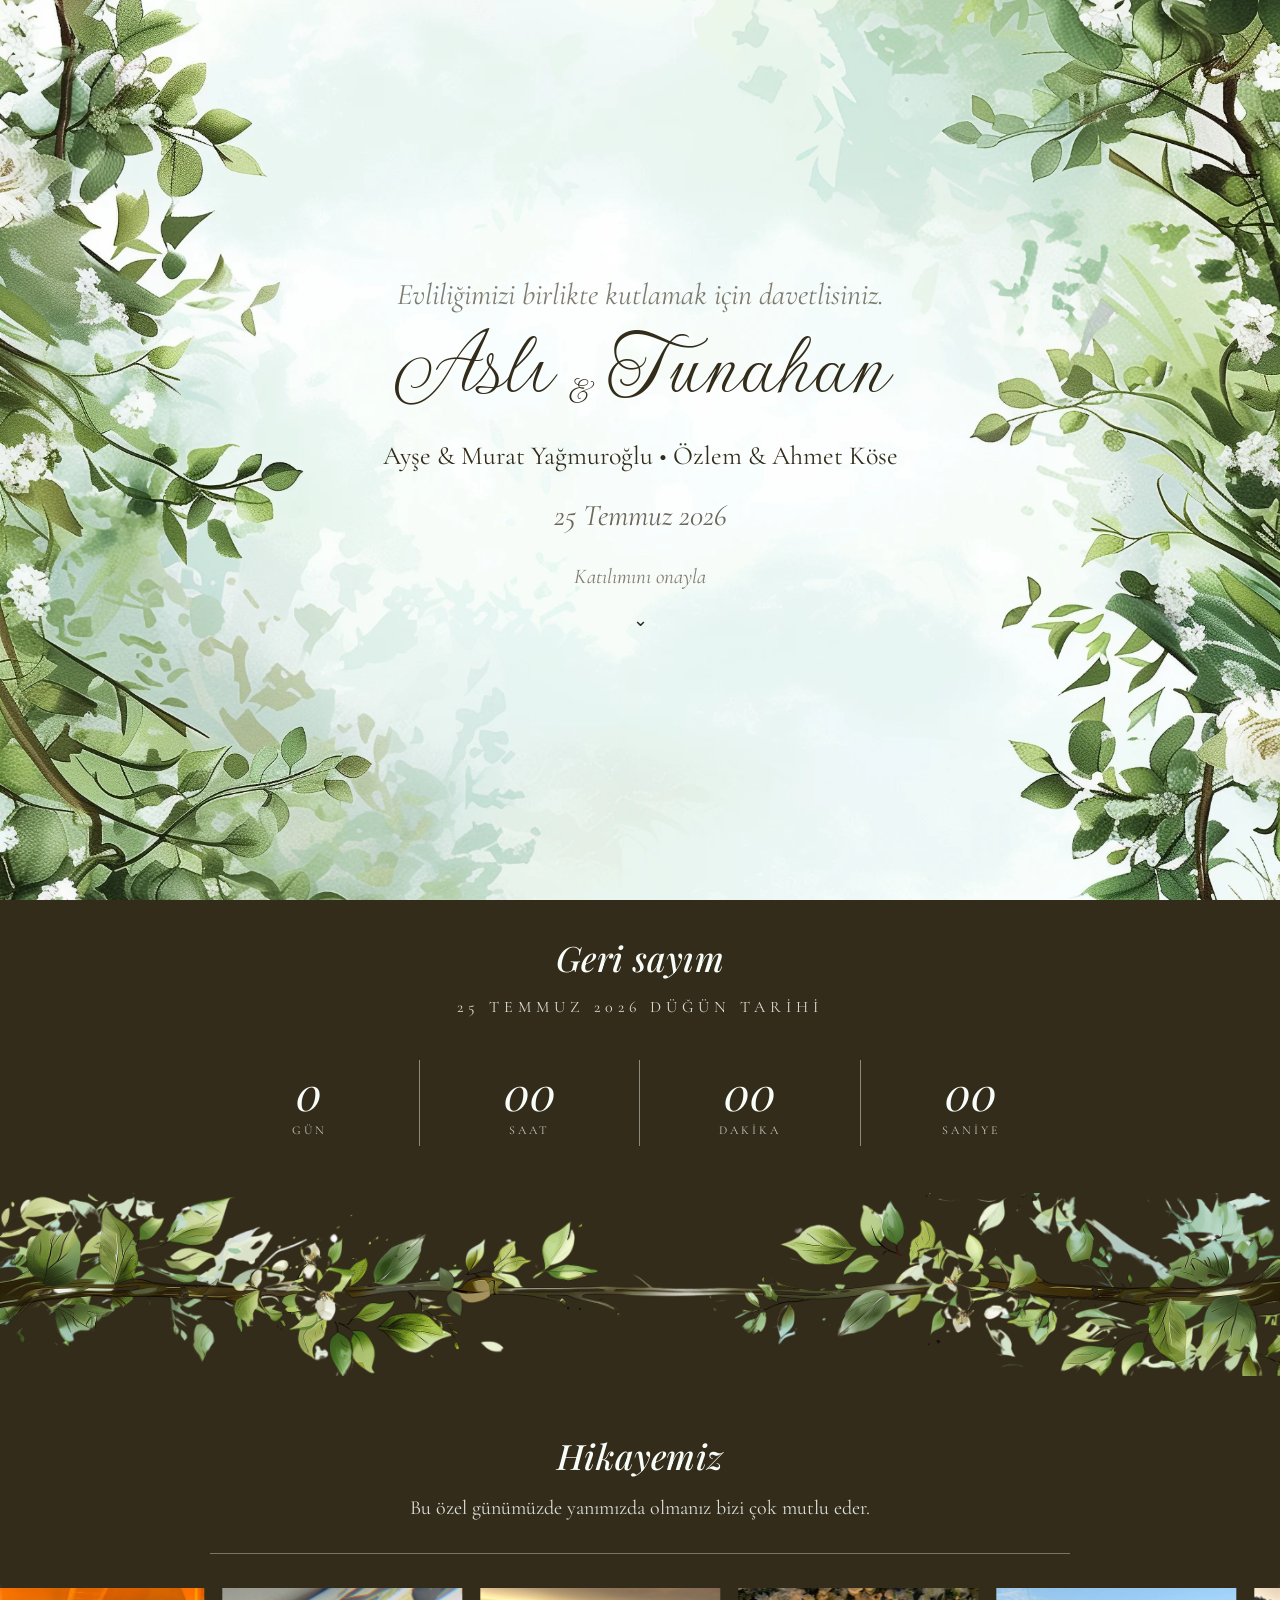
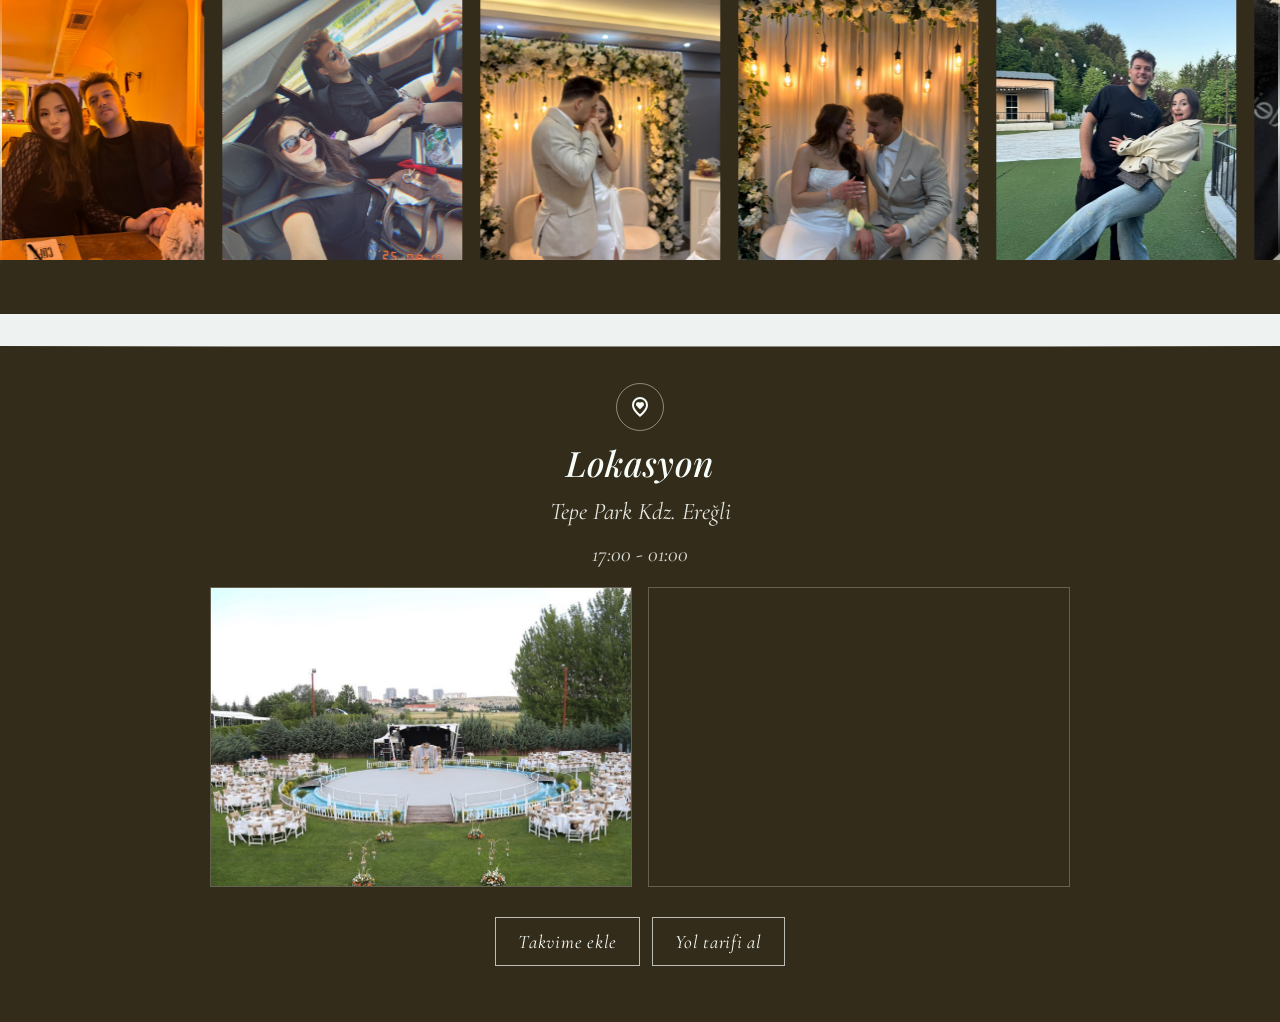
==== index.html @ c00a2b5c "Lokasyon bölümünü Tepe Park haritası ve butonlarla ekle. Co-authored-by: Cursor <cursoragent@cursor." ====
<!doctype html>
<html lang="tr">
  <head>
    <meta charset="UTF-8" />
    <meta name="viewport" content="width=device-width, initial-scale=1.0" />
    <title>Aslı ve Tunahan</title>
    <link rel="icon" href="assets/apple-touch-icon.png" type="image/png" />
    <link rel="apple-touch-icon" href="assets/apple-touch-icon.png" />
    <link rel="preconnect" href="https://fonts.googleapis.com" />
    <link rel="preconnect" href="https://fonts.gstatic.com" crossorigin />
    <link
      href="https://fonts.googleapis.com/css2?family=Cormorant+Garamond:ital,wght@0,400;1,400&family=Gwendolyn:wght@400&family=Playfair+Display&display=swap"
      rel="stylesheet"
    />
    <link rel="stylesheet" href="styles.css" />
  </head>
  <body>
    <div
      class="demo-blank-hero"
      id="hero"
      style="
        background-image: url('assets/dream-hero.webp');
        --vintage-hero-mobile: url('assets/dream-hero.webp');
        background-color: rgb(254, 245, 221);
        background-size: cover;
        background-position: center center;
        background-repeat: no-repeat;
      "
    >
      <video
        class="demo-vintage-hero-video"
        src="assets/dream-hero-mobile.mp4"
        autoplay
        loop
        playsinline
        preload="metadata"
        poster="assets/dream-hero.webp"
        aria-hidden="true"
      ></video>

      <div class="demo-blank-title">
        <span class="demo-blank-title-top">Evliliğimizi birlikte kutlamak için davetlisiniz.</span>
        <span class="demo-modern-couple-row">
          <span class="demo-blank-title-main demo-blank-title-name"> Aslı</span>
          <span class="demo-blank-title-amp">&amp;</span>
          <span class="demo-blank-title-main demo-blank-title-name"> Tunahan</span>
        </span>
        <span class="demo-blank-title-family">Ayşe &amp; Murat Yağmuroğlu • Özlem &amp; Ahmet Köse</span>
        <span class="demo-blank-title-date">25 Temmuz 2026</span>
        <button type="button" class="demo-blank-title-cta-btn">Katılımını onayla</button>
        <span class="demo-blank-title-chevron" aria-hidden="true">⌄</span>
      </div>

      <span class="demo-blank-title-divider-full" aria-hidden="true"></span>
    </div>

    <div class="demo-floral-divider demo-floral-divider-fade--full demo-vintage-hero-countdown-divider" aria-hidden="true"></div>

    <section class="demo-floral-countdown" id="countdown">
      <div class="demo-blank-countdown">
        <span class="demo-blank-countdown-title">Geri sayım</span>
        <span class="demo-blank-countdown-subtitle">25 Temmuz 2026 düğün tarihi</span>
        <div class="demo-blank-countdown-grid" id="countdownGrid">
          <div class="demo-blank-countdown-card">
            <div class="demo-blank-countdown-value" data-unit="days">--</div>
            <div class="demo-blank-countdown-label">gün</div>
          </div>
          <div class="demo-blank-countdown-card">
            <div class="demo-blank-countdown-value" data-unit="hours">--</div>
            <div class="demo-blank-countdown-label">saat</div>
          </div>
          <div class="demo-blank-countdown-card">
            <div class="demo-blank-countdown-value" data-unit="minutes">--</div>
            <div class="demo-blank-countdown-label">dakika</div>
          </div>
          <div class="demo-blank-countdown-card">
            <div class="demo-blank-countdown-value" data-unit="seconds">--</div>
            <div class="demo-blank-countdown-label">saniye</div>
          </div>
        </div>
      </div>
    </section>

    <div class="demo-vintage-countdown-divider" aria-hidden="true">
      <img src="assets/dream-countdown-divider.webp" alt="" />
    </div>

    <section class="demo-floral-photos" id="photos">
      <div class="demo-floral-story">
        <h2>Hikayemiz</h2>
        <p>Bu özel günümüzde yanımızda olmanız bizi çok mutlu eder.</p>
      </div>
      <div class="demo-floral-divider" aria-hidden="true"></div>
      <div class="demo-blank-photos-shell">
        <div class="demo-blank-photos-track">
          <div class="demo-blank-photo"><img src="assets/whatsapp-1.jpeg" alt="" /></div>
          <div class="demo-blank-photo"><img src="assets/whatsapp-2.jpeg" alt="" /></div>
          <div class="demo-blank-photo"><img src="assets/whatsapp-3.jpeg" alt="" /></div>
          <div class="demo-blank-photo"><img src="assets/whatsapp-4.jpeg" alt="" /></div>
          <div class="demo-blank-photo"><img src="assets/whatsapp-5.jpeg" alt="" /></div>
          <div class="demo-blank-photo"><img src="assets/whatsapp-6.jpeg" alt="" /></div>
          <div class="demo-blank-photo"><img src="assets/whatsapp-1.jpeg" alt="" /></div>
          <div class="demo-blank-photo"><img src="assets/whatsapp-2.jpeg" alt="" /></div>
          <div class="demo-blank-photo"><img src="assets/whatsapp-3.jpeg" alt="" /></div>
          <div class="demo-blank-photo"><img src="assets/whatsapp-4.jpeg" alt="" /></div>
          <div class="demo-blank-photo"><img src="assets/whatsapp-5.jpeg" alt="" /></div>
          <div class="demo-blank-photo"><img src="assets/whatsapp-6.jpeg" alt="" /></div>
        </div>
      </div>
    </section>

    <section class="demo-floral-location-section" id="location">
      <div class="demo-floral-divider demo-floral-divider--full" aria-hidden="true"></div>

      <div class="demo-floral-location demo-blank-location">
        <div class="demo-blank-location-head">
          <div class="demo-blank-location-icon" aria-hidden="true">
            <img src="assets/location-icon-dream.svg" alt="" />
          </div>
          <h2>Lokasyon</h2>
          <p>Tepe Park Kdz. Ereğli</p>
          <span class="demo-blank-location-time">17:00 - 01:00</span>
        </div>

        <div class="demo-blank-location-media">
          <img src="assets/lavender-location.jpg" alt="Tepe Park Kdz. Ereğli" />
        </div>

        <div class="demo-blank-location-mapframe">
          <iframe
            src="https://www.google.com/maps/embed?pb=!1m18!1m12!1m3!1d2998.097134479592!2d31.51309329999999!3d41.2849904!2m3!1f0!2f0!3f0!3m2!1i1024!2i768!4f13.1!3m3!1m2!1s0x409c5c673bc9e121%3A0x35f3a688c9dead2a!2sTepe%20Park%20Kdz.%20Ere%C4%9Fli!5e0!3m2!1str!2str!4v1780742082835!5m2!1str!2str"
            width="600"
            height="450"
            style="border: 0"
            allowfullscreen=""
            loading="lazy"
            referrerpolicy="no-referrer-when-downgrade"
            title="Tepe Park Kdz. Ereğli haritası"
          ></iframe>
        </div>

        <div class="demo-floral-location-actions">
          <a
            class="demo-blank-location-btn ghost"
            href="https://calendar.google.com/calendar/render?action=TEMPLATE&amp;text=Asl%C4%B1%20ve%20Tunahan%20D%C3%BC%C4%9F%C3%BCn&amp;dates=20260725T140000Z/20260725T220000Z&amp;details=D%C3%BC%C4%9F%C3%BCn%20davetiyesi&amp;location=Tepe%20Park%20Kdz.%20Ere%C4%9Fli"
            target="_blank"
            rel="noopener noreferrer"
          >Takvime ekle</a>
          <a
            class="demo-blank-location-btn ghost"
            href="https://www.google.com/maps/dir/?api=1&amp;destination=41.2849904,31.5130933"
            target="_blank"
            rel="noopener noreferrer"
          >Yol tarifi al</a>
        </div>
      </div>
    </section>

    <script src="script.js"></script>
  </body>
</html>
---- styles.css ----
:root {
  --hero-color: #342c1b;
  --hero-cormorant: "Cormorant Garamond", "Times New Roman", Times, serif;
  --hero-gwendolyn: "Gwendolyn", "Playfair Display", "Times New Roman", Times, serif;
  --hero-playfair: "Playfair Display", "Times New Roman", Times, serif;
}

* {
  box-sizing: border-box;
}

html,
body {
  margin: 0;
  background: #eef3f1;
}

.demo-blank-hero {
  position: relative;
  min-height: 100svh;
  min-height: 100dvh;
  overflow: hidden;
  display: grid;
  place-items: center;
  padding: 0;
}

.demo-vintage-hero-video {
  position: absolute;
  inset: 0;
  width: 100%;
  height: 100%;
  object-fit: cover;
  object-position: center;
  pointer-events: none;
}

.demo-blank-title {
  position: relative;
  z-index: 2;
  width: min(100%, 640px);
  margin: 0;
  padding: 0 20px;
  display: flex;
  flex-direction: column;
  align-items: center;
  justify-content: center;
  text-align: center;
  color: var(--hero-color);
}

.demo-blank-title > * {
  margin-left: auto;
  margin-right: auto;
  text-align: center;
}

/* Evliliğimizi birlikte kutlamak için davetlisiniz. */
.demo-blank-title-top {
  display: block;
  margin: 0;
  font-family: var(--hero-cormorant);
  font-size: clamp(18px, 4.8vw, 30px);
  font-style: italic;
  font-weight: 400;
  line-height: 1.5;
  color: rgba(52, 44, 27, 0.62);
  max-width: 520px;
}

.demo-modern-couple-row {
  display: inline-flex;
  align-items: flex-end;
  justify-content: center;
  flex-wrap: nowrap;
  gap: 1em;
  width: auto;
  max-width: 100%;
  margin: 0;
  line-height: 1;
}

/* Zeynep / Burak */
.demo-blank-title-main {
  font-family: var(--hero-gwendolyn);
  font-size: clamp(48px, 14vw, 96px);
  font-weight: 400;
  line-height: 1;
  color: var(--hero-color);
  white-space: nowrap;
}

/* & */
.demo-blank-title-amp {
  font-family: var(--hero-gwendolyn);
  font-size: clamp(22px, 6vw, 40px);
  line-height: 1;
  color: var(--hero-color);
  flex-shrink: 0;
  transform: translateY(-0.08em);
}

/* Aile isimleri */
.demo-blank-title-family {
  display: block;
  margin: clamp(14px, 3vw, 24px) 0 0;
  font-family: var(--hero-cormorant);
  font-size: clamp(16px, 4.2vw, 26px);
  font-style: normal;
  font-weight: 400;
  line-height: 1.45;
  color: var(--hero-color);
  max-width: 100%;
}

/* Tarih */
.demo-blank-title-date {
  display: block;
  margin: clamp(12px, 2.5vw, 18px) 0 0;
  font-family: var(--hero-cormorant);
  font-size: clamp(18px, 4.8vw, 30px);
  font-style: italic;
  font-weight: 400;
  line-height: 1.5;
  color: rgba(52, 44, 27, 0.72);
}

/* Dress Code */
.demo-floral-dresscode {
  display: block;
  margin: 8px 0 0;
  font-family: var(--hero-cormorant);
  font-size: clamp(16px, 3.8vw, 24px);
  font-style: italic;
  font-weight: 400;
  line-height: 1.4;
  color: var(--hero-color);
}

/* Katılımını onayla */
.demo-blank-title-cta-btn {
  display: block;
  margin: 14px 0 0;
  padding: 10px 18px;
  font-family: var(--hero-cormorant);
  font-size: clamp(16px, 3.4vw, 21px);
  font-style: italic;
  font-weight: 400;
  line-height: 1.45;
  color: rgba(52, 44, 27, 0.62);
  background: transparent;
  border: 0;
  cursor: pointer;
}

/* ⌄ */
.demo-blank-title-chevron {
  display: block;
  margin: 8px 0 0;
  font-family: var(--hero-playfair);
  font-size: 18px;
  font-style: normal;
  line-height: 1;
  color: var(--hero-color);
  animation: chevron-bounce 1.6s ease-in-out infinite;
}

.demo-blank-title-divider-full {
  display: none;
}

/* Referans site ölçüleri (geniş ekran) */
@media (min-width: 768px) {
  .demo-blank-title {
    padding: 0 32px;
  }

  .demo-blank-title-top {
    font-size: 30px;
  }

  .demo-blank-title-main {
    font-size: 96px;
  }

  .demo-blank-title-amp {
    font-size: 40px;
  }

  .demo-blank-title-family {
    font-size: 26px;
    margin-top: 24px;
    white-space: nowrap;
  }

  .demo-blank-title-date {
    font-size: 30px;
    margin-top: 18px;
  }

  .demo-floral-dresscode {
    font-size: 24px;
    margin-top: 8px;
  }

  .demo-blank-title-cta-btn {
    font-size: 21px;
    margin-top: 14px;
    padding: 10px 18px;
  }

  .demo-blank-title-chevron {
    font-size: 18px;
    margin-top: 8px;
  }
}

@media (min-width: 1024px) {
  .demo-vintage-hero-video {
    display: none;
  }
}

@keyframes chevron-bounce {
  0%,
  100% {
    transform: translateY(0);
    opacity: 0.9;
  }
  50% {
    transform: translateY(8px);
    opacity: 1;
  }
}

/* Hero → countdown geçişi (düz renk) */
.demo-floral-divider.demo-vintage-hero-countdown-divider {
  height: 0;
  width: 100%;
  margin: 0;
  background: #342c1b;
}

/* Geri sayım bölümü */
.demo-floral-countdown {
  background-color: #342c1b;
  position: relative;
  overflow: hidden;
  padding: 0;
  margin: 0;
}

.demo-blank-countdown {
  width: 100%;
  max-width: 100%;
  margin: 0 auto;
  padding: clamp(18px, 3vw, 34px) clamp(16px, 3vw, 28px) clamp(20px, 4vw, 34px);
  display: flex;
  flex-direction: column;
  align-items: center;
  text-align: center;
  gap: clamp(8px, 1.6vw, 16px);
  color: #f7fdf8;
}

.demo-blank-countdown-title {
  display: block;
  margin: 0;
  font-family: var(--hero-playfair);
  font-size: clamp(28px, 5vw, 35px);
  font-style: italic;
  font-weight: 500;
  letter-spacing: 0.3px;
  color: #f7fdf8;
}

.demo-blank-countdown-subtitle {
  display: block;
  margin: 0;
  font-family: var(--hero-cormorant);
  font-size: clamp(12px, 2.2vw, 16px);
  font-style: normal;
  font-weight: 400;
  letter-spacing: clamp(2px, 0.8vw, 5px);
  text-transform: uppercase;
  color: rgba(247, 253, 248, 0.85);
}

.demo-blank-countdown-grid {
  display: grid;
  grid-template-columns: repeat(4, minmax(0, 1fr));
  gap: clamp(8px, 2.5vw, 22px);
  width: min(860px, 92vw);
  margin-top: clamp(6px, 1.4vw, 14px);
}

.demo-blank-countdown-card {
  position: relative;
  padding: clamp(10px, 2.5vw, 22px) clamp(6px, 2vw, 18px);
  background: transparent;
  border: none;
  border-radius: 10px;
}

.demo-blank-countdown-card:not(:last-child)::after {
  content: "";
  position: absolute;
  top: 12%;
  bottom: 12%;
  right: calc(clamp(10px, 2.5vw, 22px) / -2);
  width: 1px;
  background: rgba(247, 253, 248, 0.45);
  pointer-events: none;
}

.demo-blank-countdown-value {
  font-family: var(--hero-playfair);
  font-size: clamp(28px, 6vw, 46px);
  font-style: italic;
  font-weight: 400;
  line-height: 1;
  color: #f7fdf8;
}

.demo-blank-countdown-label {
  margin-top: 8px;
  font-family: var(--hero-cormorant);
  font-size: clamp(9px, 1.2vw, 12px);
  font-style: normal;
  letter-spacing: clamp(1px, 0.4vw, 3px);
  text-transform: uppercase;
  color: rgba(247, 253, 248, 0.75);
}

/* Dal divider — tam genişlik */
.demo-vintage-countdown-divider {
  display: flex;
  justify-content: center;
  width: 100%;
  margin: 0;
  padding: 0;
  background-color: #342c1b;
  line-height: 0;
}

.demo-vintage-countdown-divider img {
  width: 100%;
  max-width: 100vw;
  height: auto;
  display: block;
}

@media (max-width: 720px) {
  .demo-blank-countdown-grid {
    gap: 8px;
  }

  .demo-blank-countdown-card {
    padding: 10px 6px;
  }

  .demo-blank-countdown-card:not(:last-child)::after {
    right: -4px;
  }

  .demo-vintage-countdown-divider {
    margin-top: -3px;
  }
}

/* Hikayemiz + foto galerisi */
.demo-floral-photos {
  background-color: #342c1b;
  padding: clamp(32px, 6vw, 56px) 0 clamp(28px, 5vw, 48px);
  display: grid;
  justify-items: center;
  gap: clamp(16px, 3vw, 28px);
}

.demo-floral-story {
  width: min(860px, 92vw);
  text-align: center;
  color: #f7fdf8;
  display: grid;
  gap: 12px;
}

.demo-floral-story h2 {
  margin: 0;
  font-family: var(--hero-playfair);
  font-size: clamp(28px, 5vw, 35px);
  font-style: italic;
  font-weight: 500;
  letter-spacing: 0.3px;
  color: #f7fdf8;
}

.demo-floral-story p {
  margin: 0;
  font-family: var(--hero-cormorant);
  font-size: clamp(16px, 2.2vw, 20px);
  line-height: 1.7;
  color: rgba(247, 253, 248, 0.85);
}

.demo-floral-divider {
  width: min(860px, 92vw);
  height: 1px;
  background: rgba(247, 253, 248, 0.35);
  margin: 0;
}

.demo-blank-photos-shell {
  width: 100%;
  overflow: hidden;
  touch-action: pan-y;
  cursor: grab;
  position: relative;
  padding: 6px 0;
}

.demo-blank-photos-shell.is-dragging {
  cursor: grabbing;
  user-select: none;
}

.demo-blank-photos-shell::before,
.demo-blank-photos-shell::after {
  content: "";
  position: absolute;
  top: 0;
  bottom: 0;
  width: 2px;
  background: linear-gradient(180deg, rgba(247, 253, 248, 0), rgba(247, 253, 248, 0.9), rgba(247, 253, 248, 0));
  pointer-events: none;
  z-index: 2;
}

.demo-blank-photos-shell::before {
  left: 0;
}

.demo-blank-photos-shell::after {
  right: 0;
}

.demo-blank-photos-track {
  display: flex;
  gap: 18px;
  width: max-content;
  will-change: transform;
}

.demo-blank-photo {
  flex: 0 0 min(240px, 70vw);
  aspect-ratio: 3 / 3.4;
  overflow: hidden;
}

.demo-blank-photo img {
  width: 100%;
  height: 100%;
  object-fit: cover;
  display: block;
  pointer-events: none;
}

/* Lokasyon */
.demo-floral-location-section {
  background-color: #342c1b;
  padding: 0 0 clamp(36px, 6vw, 56px);
}

.demo-floral-divider--full {
  width: 100%;
  height: 1px;
  margin: clamp(20px, 4vw, 32px) 0 clamp(24px, 5vw, 36px);
  background: linear-gradient(
    90deg,
    rgba(247, 253, 248, 0),
    rgba(247, 253, 248, 0.45) 18% 82%,
    rgba(247, 253, 248, 0)
  );
}

.demo-floral-location {
  width: min(860px, 92vw);
  --location-media-height: clamp(200px, 42vw, 300px);
  margin: 0 auto;
  text-align: center;
  color: #f7fdf8;
  display: grid;
  grid-template-columns: 1fr 1fr;
  gap: clamp(10px, 2.5vw, 16px);
}

.demo-blank-location-head {
  grid-column: 1 / -1;
  display: grid;
  justify-items: center;
  gap: 8px;
  text-align: center;
}

.demo-blank-location-icon {
  width: 48px;
  height: 48px;
  border-radius: 999px;
  border: 1px solid rgba(247, 253, 248, 0.45);
  display: grid;
  place-items: center;
  background: transparent;
}

.demo-blank-location-icon img {
  width: 24px;
  height: 24px;
  display: block;
}

.demo-blank-location-head h2 {
  margin: 0;
  font-family: var(--hero-playfair);
  font-size: clamp(28px, 5vw, 35px);
  font-style: italic;
  font-weight: 500;
  letter-spacing: 0.3px;
  color: #f7fdf8;
}

.demo-blank-location-head p {
  margin: 0;
  font-family: var(--hero-cormorant);
  font-size: clamp(18px, 2.6vw, 24px);
  font-style: italic;
  line-height: 1.5;
  color: rgba(247, 253, 248, 0.9);
}

.demo-blank-location-time {
  display: block;
  font-family: var(--hero-cormorant);
  font-size: clamp(16px, 2.4vw, 22px);
  font-style: italic;
  line-height: 1.5;
  color: rgba(247, 253, 248, 0.85);
}

.demo-blank-location-media,
.demo-blank-location-mapframe {
  width: 100%;
  height: var(--location-media-height);
  overflow: hidden;
  border: 1px solid rgba(247, 253, 248, 0.25);
}

.demo-blank-location-media img {
  width: 100%;
  height: 100%;
  display: block;
  object-fit: cover;
}

.demo-blank-location-mapframe iframe {
  width: 100%;
  height: 100%;
  border: 0;
  display: block;
}

.demo-floral-location-actions {
  grid-column: 1 / -1;
  display: flex;
  flex-wrap: wrap;
  justify-content: center;
  gap: 12px;
  margin-top: clamp(8px, 2vw, 14px);
}

.demo-blank-location-btn {
  display: inline-flex;
  align-items: center;
  justify-content: center;
  padding: 12px 22px;
  font-family: var(--hero-cormorant);
  font-size: clamp(16px, 2.2vw, 19px);
  font-style: italic;
  font-weight: 400;
  letter-spacing: 0.04em;
  text-decoration: none;
  color: #f7fdf8;
  background: transparent;
  border: 1px solid rgba(247, 253, 248, 0.7);
  cursor: pointer;
  transition: background-color 0.2s ease;
}

.demo-blank-location-btn:hover {
  background: rgba(247, 253, 248, 0.08);
}
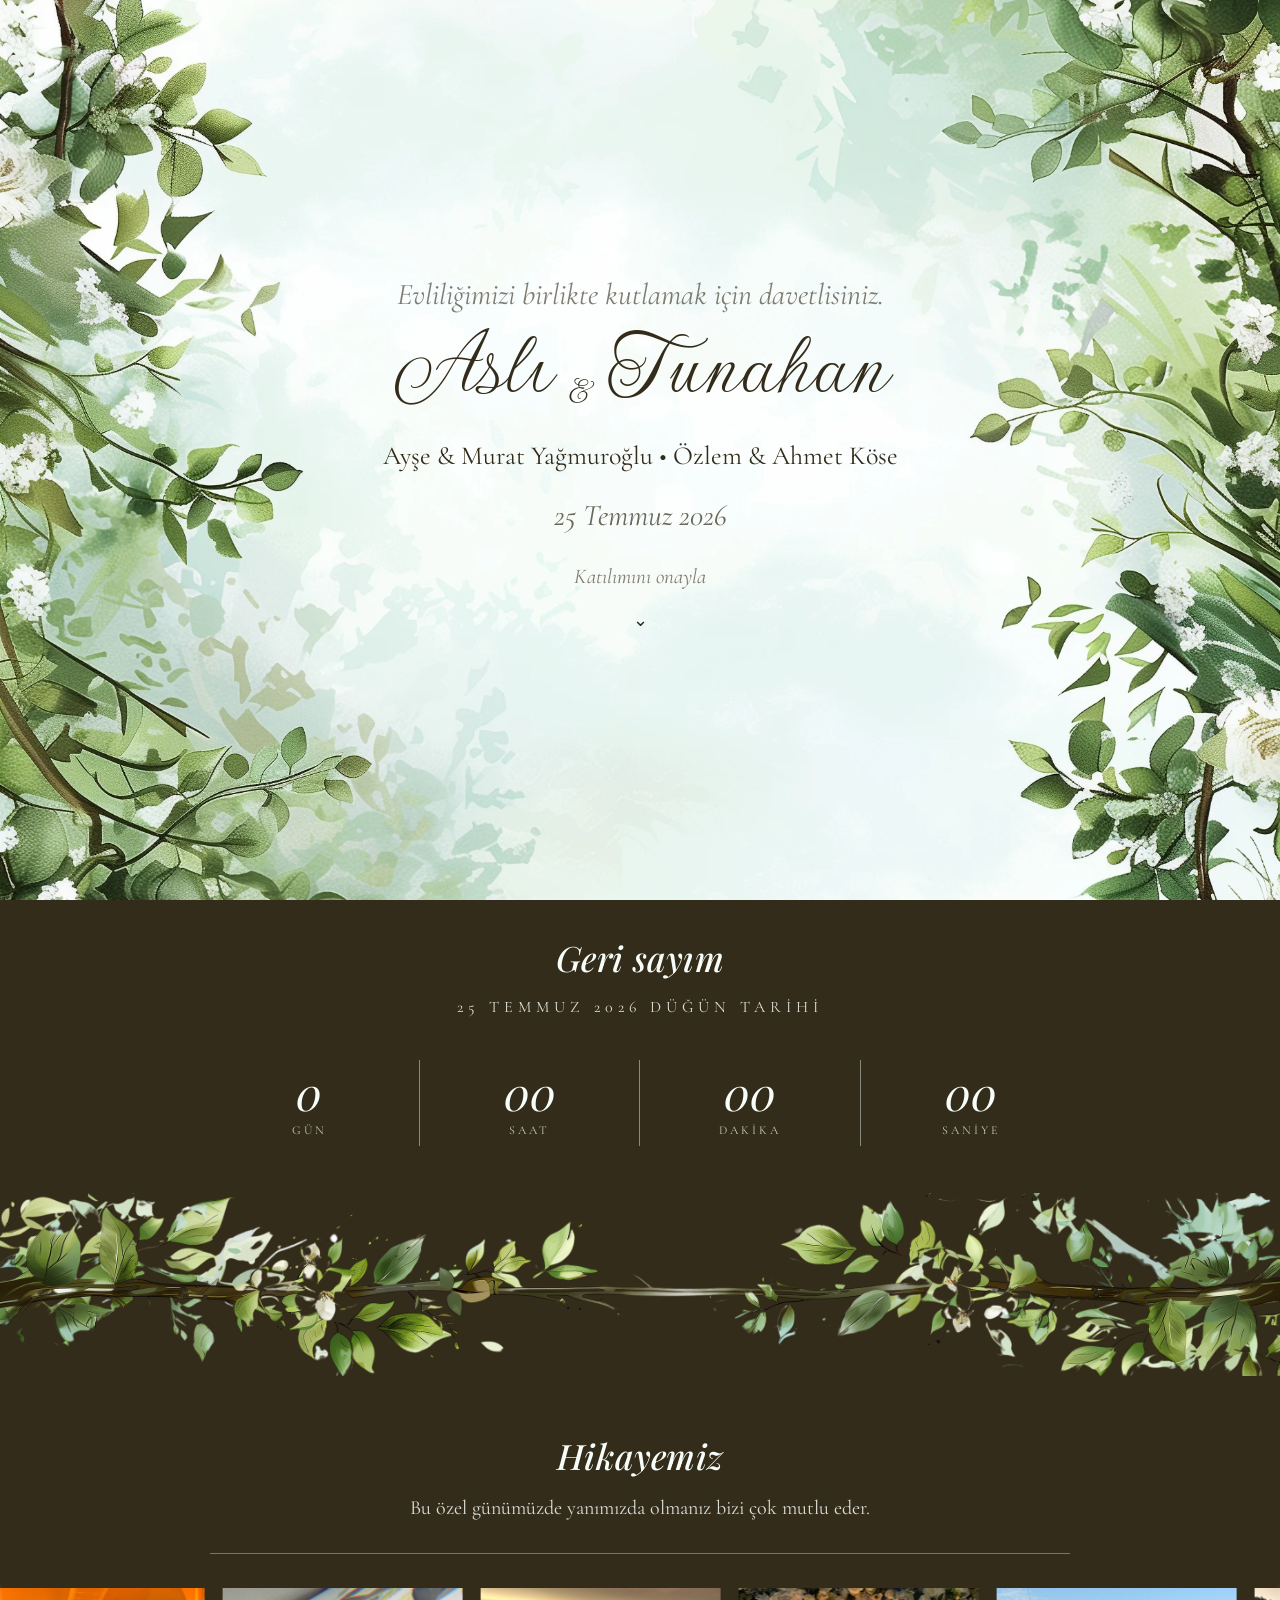
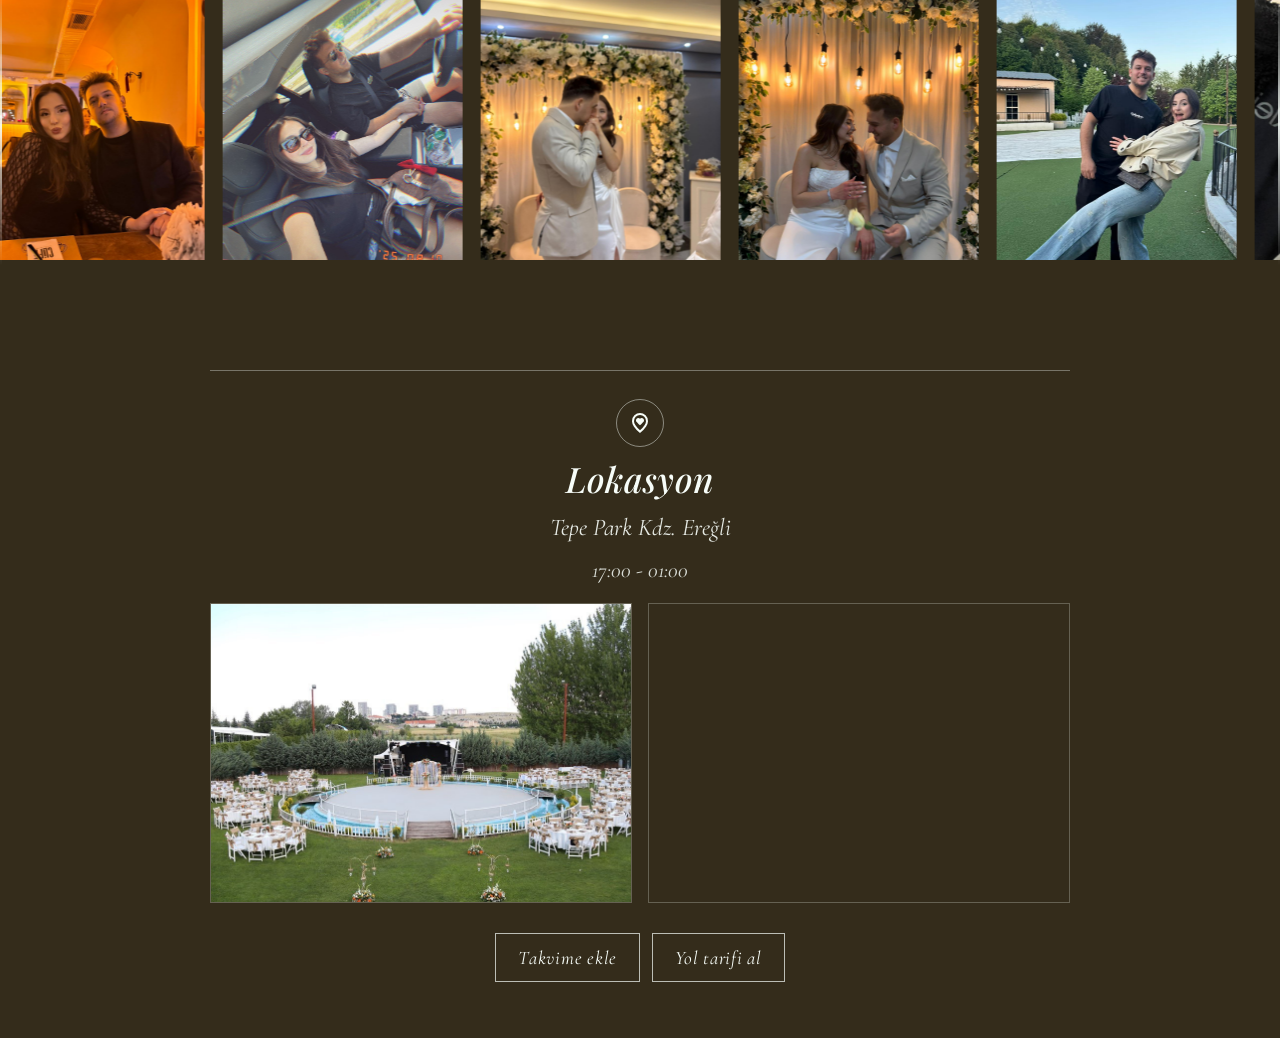
==== commit b087eca6: "Lokasyon ayırıcı çizgisini Hikayemiz ile aynı stile getir. Co-authored-by: Cursor <cursoragent@curso" ====
--- a/index.html
+++ b/index.html
@@ -110,7 +110,7 @@
     </section>
 
     <section class="demo-floral-location-section" id="location">
-      <div class="demo-floral-divider demo-floral-divider--full" aria-hidden="true"></div>
+      <div class="demo-floral-divider" aria-hidden="true"></div>
 
       <div class="demo-floral-location demo-blank-location">
         <div class="demo-blank-location-head">
--- a/styles.css
+++ b/styles.css
@@ -468,19 +468,10 @@
 /* Lokasyon */
 .demo-floral-location-section {
   background-color: #342c1b;
-  padding: 0 0 clamp(36px, 6vw, 56px);
-}
-
-.demo-floral-divider--full {
-  width: 100%;
-  height: 1px;
-  margin: clamp(20px, 4vw, 32px) 0 clamp(24px, 5vw, 36px);
-  background: linear-gradient(
-    90deg,
-    rgba(247, 253, 248, 0),
-    rgba(247, 253, 248, 0.45) 18% 82%,
-    rgba(247, 253, 248, 0)
-  );
+  padding: clamp(32px, 6vw, 56px) 0 clamp(36px, 6vw, 56px);
+  display: grid;
+  justify-items: center;
+  gap: clamp(16px, 3vw, 28px);
 }
 
 .demo-floral-location {
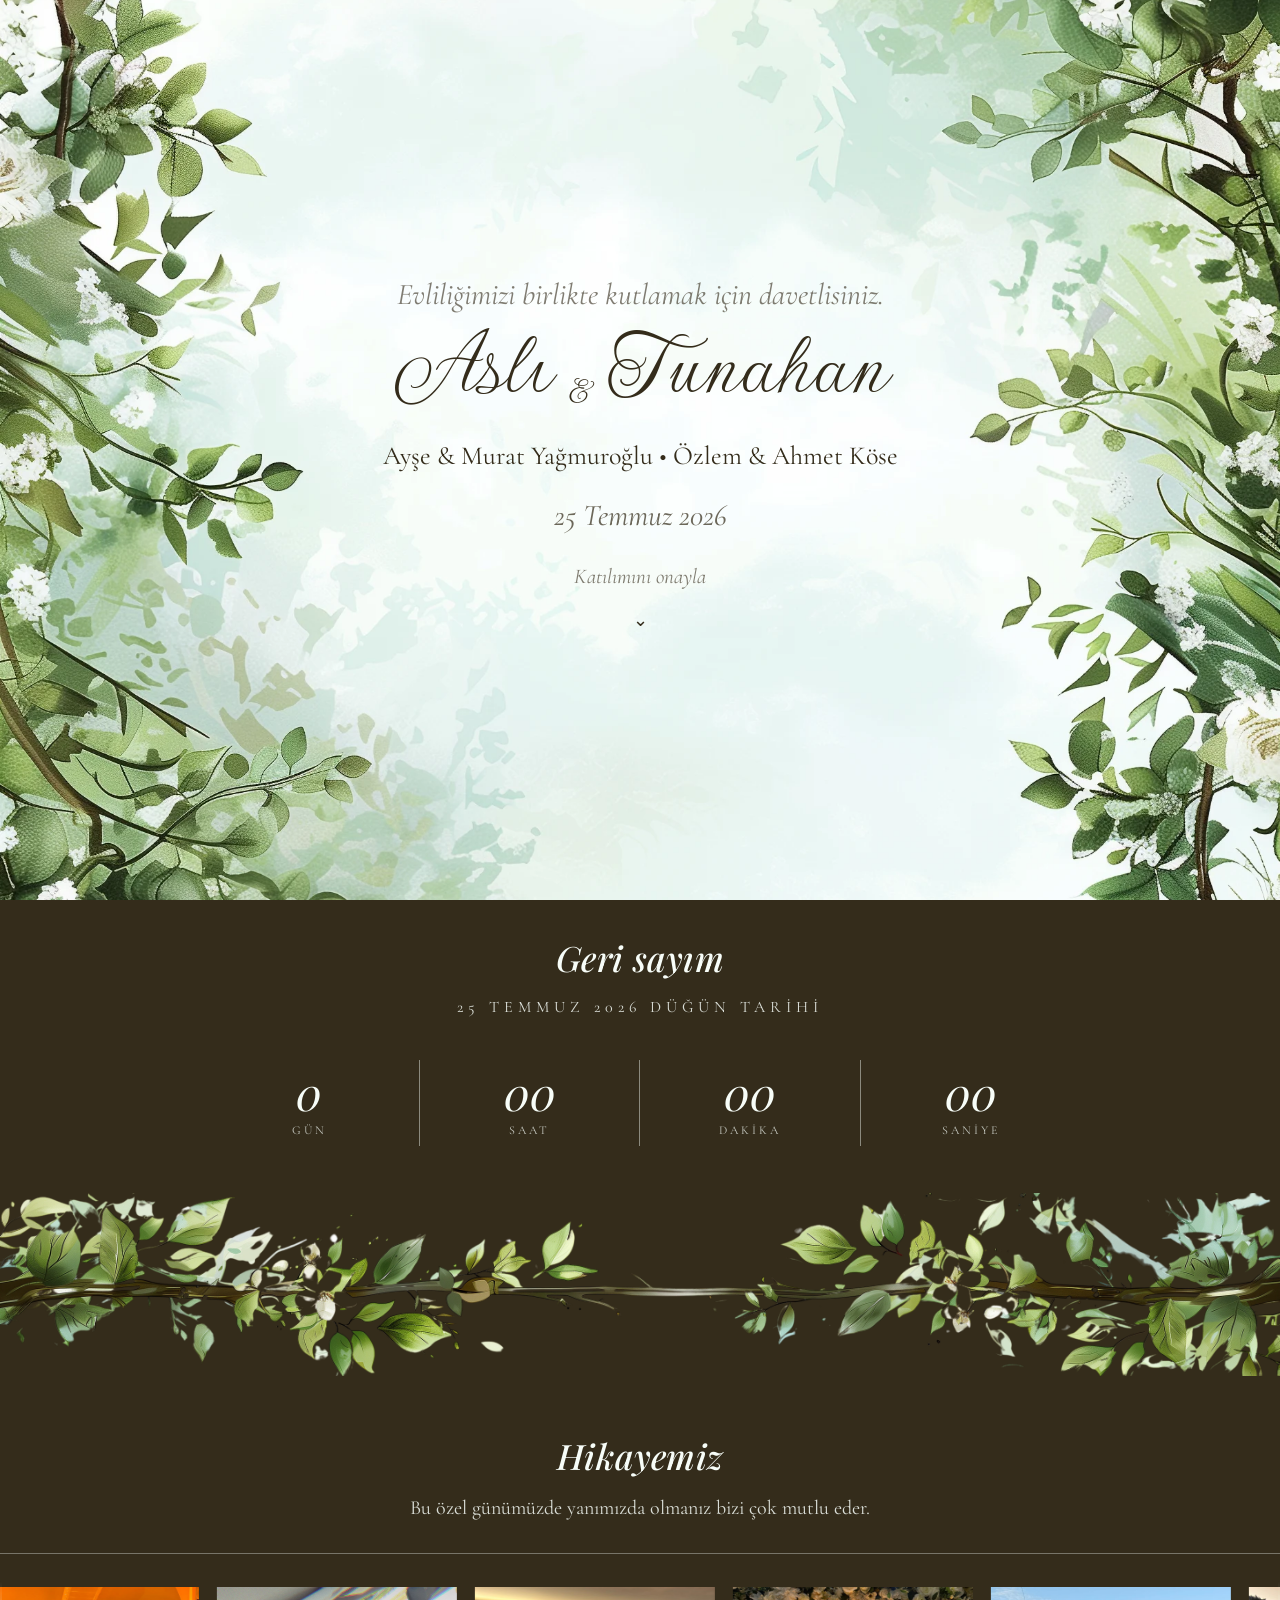
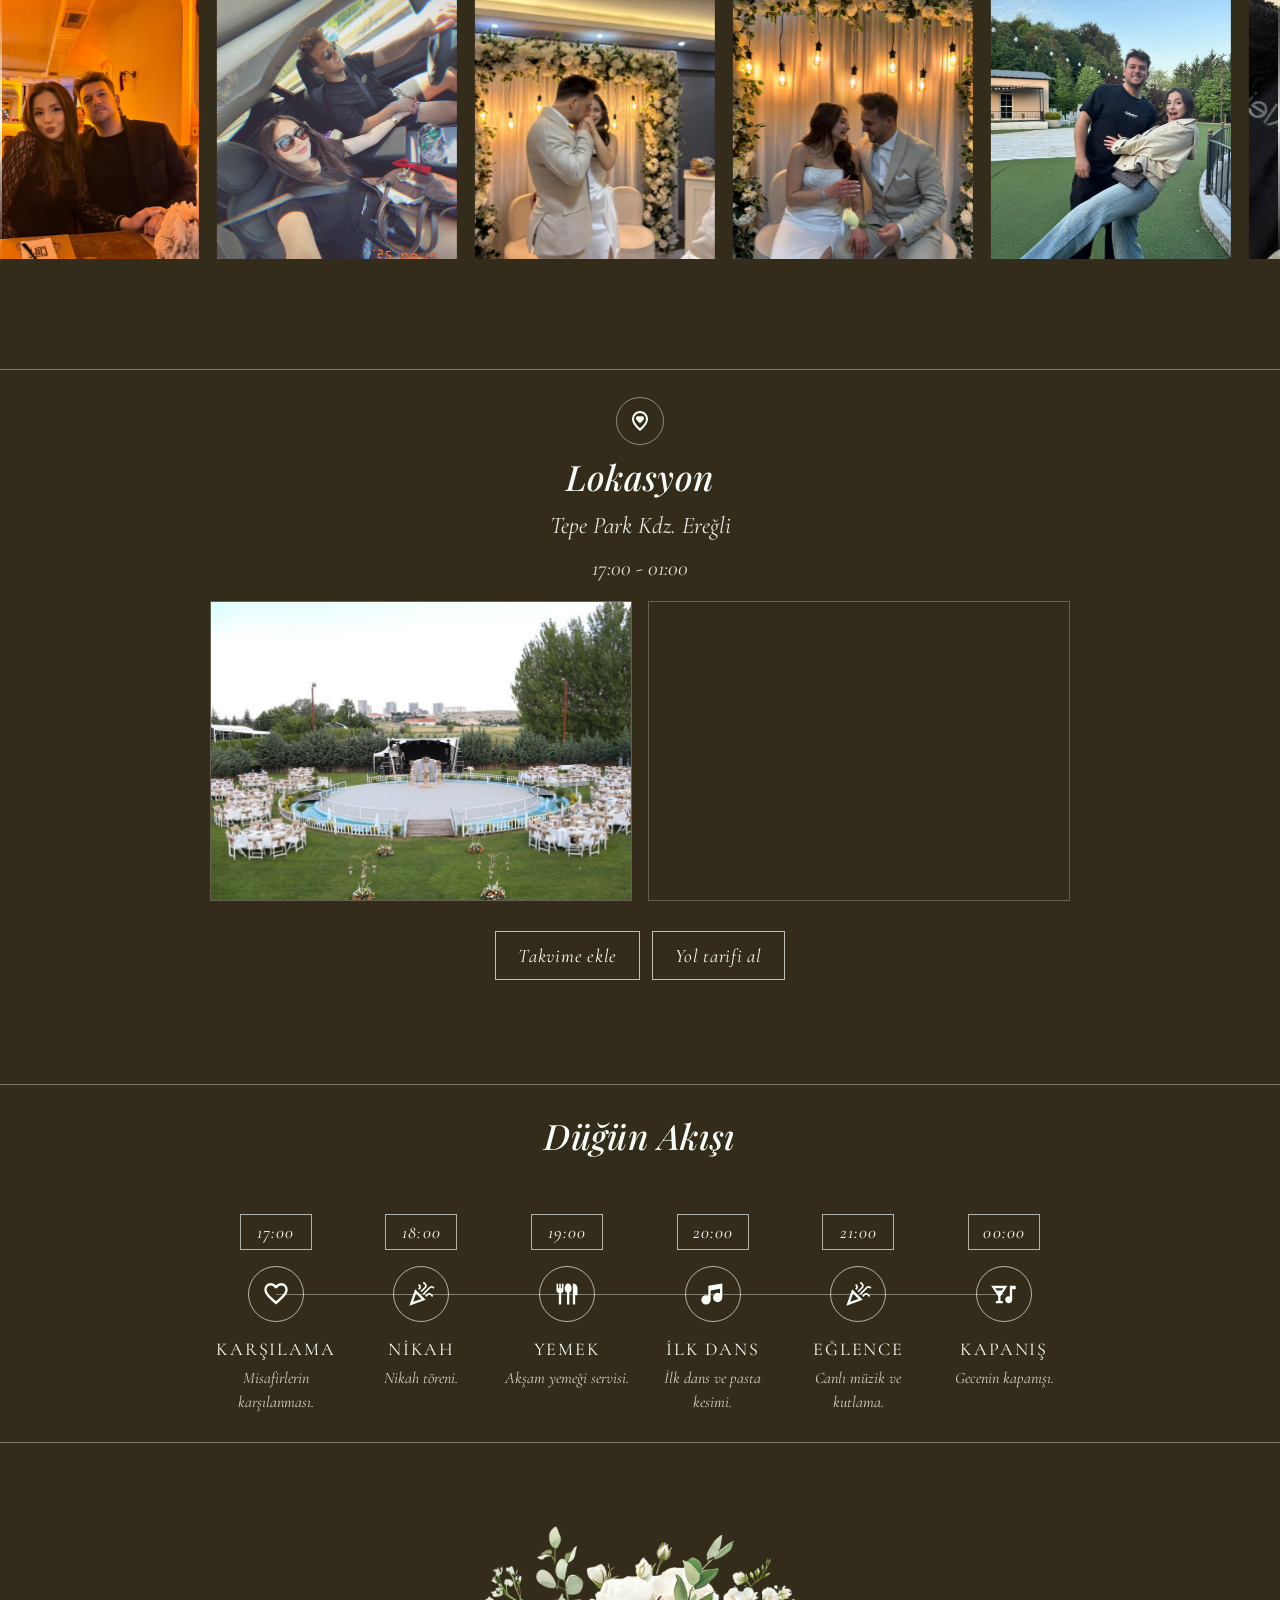
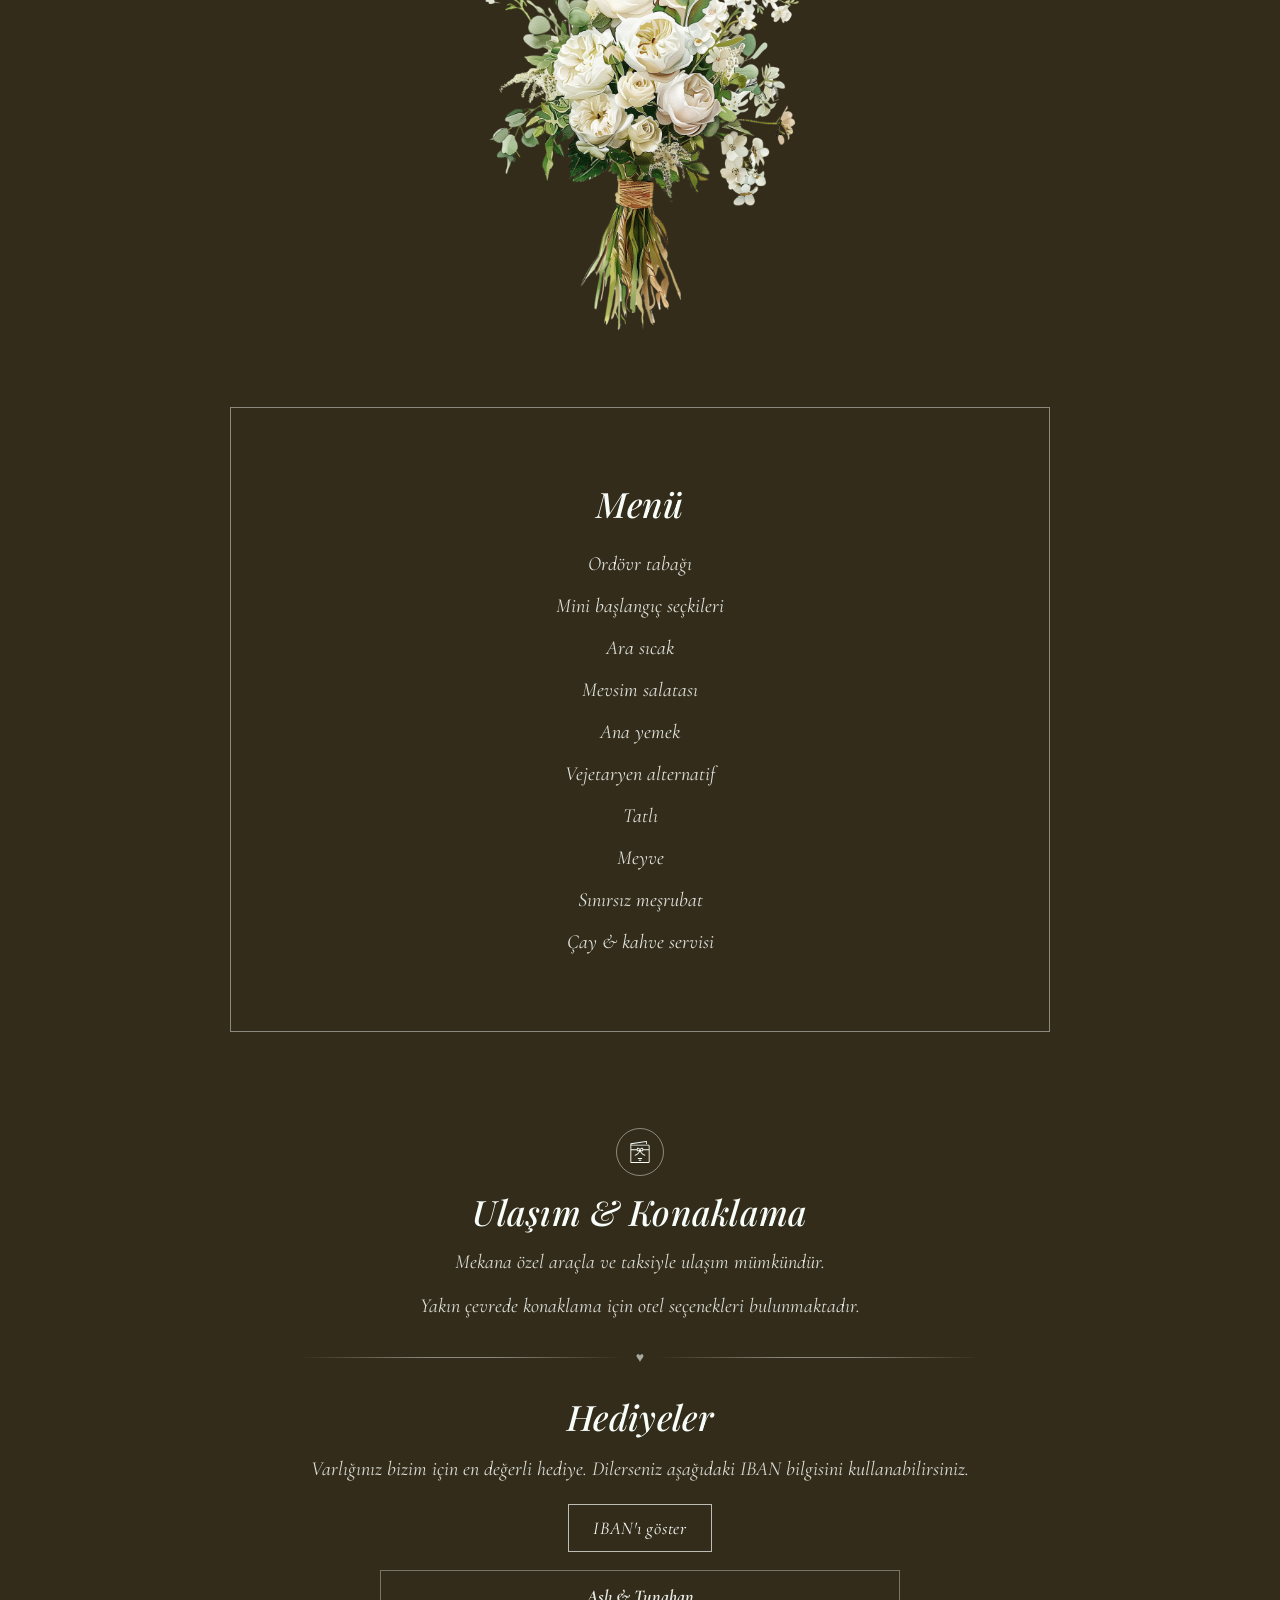
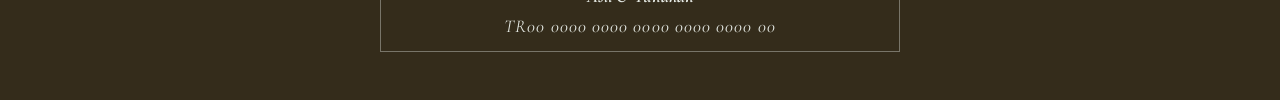
==== commit 05a35254: "Düğün akışı, menü, ulaşım ve hediyeler bölümlerini ekle. Co-authored-by: Cursor <cursoragent@cursor." ====
--- a/index.html
+++ b/index.html
@@ -156,6 +156,115 @@
       </div>
     </section>
 
+    <section class="demo-floral-dark-section" id="timeline">
+      <div class="demo-floral-divider" aria-hidden="true"></div>
+
+      <div class="demo-vintage-timeline-block">
+        <h2>Düğün Akışı</h2>
+        <div class="demo-vintage-dots" style="--timeline-cols: 6">
+          <div class="demo-vintage-dot-item">
+            <span class="demo-vintage-dot-pill">17:00</span>
+            <span class="demo-vintage-dot has-icon"><img src="assets/dream-timeline-welcome.svg" alt="" /></span>
+            <span class="demo-vintage-dot-text">
+              <span class="demo-vintage-dot-title">Karşılama</span>
+              <span class="demo-vintage-dot-desc">Misafirlerin karşılanması.</span>
+            </span>
+          </div>
+          <div class="demo-vintage-dot-item">
+            <span class="demo-vintage-dot-pill">18:00</span>
+            <span class="demo-vintage-dot has-icon"><img src="assets/dream-timeline-nikah.svg" alt="" /></span>
+            <span class="demo-vintage-dot-text">
+              <span class="demo-vintage-dot-title">Nikah</span>
+              <span class="demo-vintage-dot-desc">Nikah töreni.</span>
+            </span>
+          </div>
+          <div class="demo-vintage-dot-item">
+            <span class="demo-vintage-dot-pill">19:00</span>
+            <span class="demo-vintage-dot has-icon"><img src="assets/dream-timeline-dinner.svg" alt="" /></span>
+            <span class="demo-vintage-dot-text">
+              <span class="demo-vintage-dot-title">Yemek</span>
+              <span class="demo-vintage-dot-desc">Akşam yemeği servisi.</span>
+            </span>
+          </div>
+          <div class="demo-vintage-dot-item">
+            <span class="demo-vintage-dot-pill">20:00</span>
+            <span class="demo-vintage-dot has-icon"><img src="assets/dream-timeline-dance.svg" alt="" /></span>
+            <span class="demo-vintage-dot-text">
+              <span class="demo-vintage-dot-title">İlk Dans</span>
+              <span class="demo-vintage-dot-desc">İlk dans ve pasta kesimi.</span>
+            </span>
+          </div>
+          <div class="demo-vintage-dot-item">
+            <span class="demo-vintage-dot-pill">21:00</span>
+            <span class="demo-vintage-dot has-icon"><img src="assets/dream-timeline-fun.svg" alt="" /></span>
+            <span class="demo-vintage-dot-text">
+              <span class="demo-vintage-dot-title">Eğlence</span>
+              <span class="demo-vintage-dot-desc">Canlı müzik ve kutlama.</span>
+            </span>
+          </div>
+          <div class="demo-vintage-dot-item">
+            <span class="demo-vintage-dot-pill">00:00</span>
+            <span class="demo-vintage-dot has-icon"><img src="assets/dream-timeline-closing.svg" alt="" /></span>
+            <span class="demo-vintage-dot-text">
+              <span class="demo-vintage-dot-title">Kapanış</span>
+              <span class="demo-vintage-dot-desc">Gecenin kapanışı.</span>
+            </span>
+          </div>
+        </div>
+      </div>
+
+      <div class="demo-floral-divider" aria-hidden="true"></div>
+    </section>
+
+    <div class="demo-vintage-menu-divider" aria-hidden="true">
+      <img src="assets/dream-menu-divider.webp" alt="" />
+    </div>
+
+    <section class="demo-floral-dark-section" id="menu">
+      <div class="demo-floral-menu">
+        <h3>Menü</h3>
+        <p>Ordövr tabağı</p>
+        <p>Mini başlangıç seçkileri</p>
+        <p>Ara sıcak</p>
+        <p>Mevsim salatası</p>
+        <p>Ana yemek</p>
+        <p>Vejetaryen alternatif</p>
+        <p>Tatlı</p>
+        <p>Meyve</p>
+        <p>Sınırsız meşrubat</p>
+        <p>Çay &amp; kahve servisi</p>
+      </div>
+    </section>
+
+    <section class="demo-floral-dark-section" id="transport">
+      <div class="demo-floral-transport">
+        <div class="demo-floral-transport-dot" aria-hidden="true">
+          <img src="assets/transport-icon-dream.svg" alt="" />
+        </div>
+        <h3>Ulaşım &amp; Konaklama</h3>
+        <p>Mekana özel araçla ve taksiyle ulaşım mümkündür.</p>
+        <p>Yakın çevrede konaklama için otel seçenekleri bulunmaktadır.</p>
+      </div>
+
+      <div class="demo-floral-divider-heart" aria-hidden="true">
+        <span class="demo-floral-divider-heart-line"></span>
+        <span class="demo-floral-divider-heart-icon">♥</span>
+        <span class="demo-floral-divider-heart-line"></span>
+      </div>
+
+      <div class="demo-floral-gifts-block">
+        <h3 class="demo-floral-gifts-title">Hediyeler</h3>
+        <p class="demo-floral-gifts-note">
+          Varlığınız bizim için en değerli hediye. Dilerseniz aşağıdaki IBAN bilgisini kullanabilirsiniz.
+        </p>
+        <button type="button" class="demo-floral-gifts-btn" id="ibanToggle">IBAN'ı göster</button>
+        <div class="demo-floral-iban-card" id="ibanCard" hidden>
+          <p><strong>Aslı &amp; Tunahan</strong></p>
+          <p class="demo-floral-iban-value">TR00 0000 0000 0000 0000 0000 00</p>
+        </div>
+      </div>
+    </section>
+
     <script src="script.js"></script>
   </body>
 </html>
--- a/styles.css
+++ b/styles.css
@@ -404,10 +404,23 @@
 }
 
 .demo-floral-divider {
-  width: min(860px, 92vw);
+  position: relative;
+  width: 100%;
+  height: 0;
+  margin: 0;
+  background: transparent;
+}
+
+.demo-floral-divider::before {
+  content: "";
+  position: absolute;
+  left: 50%;
+  top: 0;
+  width: 100vw;
   height: 1px;
+  transform: translateX(-50%);
   background: rgba(247, 253, 248, 0.35);
-  margin: 0;
+  pointer-events: none;
 }
 
 .demo-blank-photos-shell {
@@ -590,3 +603,380 @@
   background: rgba(247, 253, 248, 0.08);
 }
 
+/* Koyu arka plan bölümleri */
+.demo-floral-dark-section {
+  background-color: #342c1b;
+  padding: clamp(28px, 5vw, 48px) 0;
+  display: grid;
+  justify-items: center;
+  gap: clamp(16px, 3vw, 28px);
+  color: #f7fdf8;
+}
+
+/* Düğün akışı */
+.demo-vintage-timeline-block {
+  width: min(860px, 92vw);
+  max-width: 100%;
+  text-align: center;
+}
+
+.demo-vintage-timeline-block h2 {
+  margin: 0;
+  font-family: var(--hero-playfair);
+  font-size: clamp(28px, 5vw, 35px);
+  font-style: italic;
+  font-weight: 500;
+  letter-spacing: 0.3px;
+  color: #f7fdf8;
+}
+
+.demo-vintage-dots {
+  display: grid;
+  --dot-size: 56px;
+  --dot-gap: 14px;
+  --dot-line: rgba(247, 253, 248, 0.4);
+  --pill-height: 36px;
+  grid-template-columns: repeat(var(--timeline-cols, 6), minmax(0, 1fr));
+  gap: var(--dot-gap);
+  margin-top: clamp(32px, 5vw, 55px);
+  align-items: start;
+  justify-items: center;
+  width: 100%;
+}
+
+.demo-vintage-dot-item {
+  display: inline-flex;
+  flex-direction: column;
+  align-items: center;
+  gap: 16px;
+  text-align: center;
+  width: 100%;
+  position: relative;
+}
+
+.demo-vintage-dot-pill {
+  display: inline-flex;
+  align-items: center;
+  justify-content: center;
+  min-width: 72px;
+  height: var(--pill-height);
+  padding: 0 14px;
+  border-radius: 0;
+  border: 1px solid rgba(247, 253, 248, 0.65);
+  background: transparent;
+  color: #f7fdf8;
+  font-family: var(--hero-cormorant);
+  font-size: clamp(14px, 2vw, 18px);
+  font-style: italic;
+  letter-spacing: 0.06em;
+}
+
+.demo-vintage-dot {
+  width: var(--dot-size);
+  height: var(--dot-size);
+  border-radius: 50%;
+  border: 1px solid rgba(247, 253, 248, 0.65);
+  background: transparent;
+  position: relative;
+  z-index: 1;
+}
+
+.demo-vintage-dot.has-icon {
+  display: grid;
+  place-items: center;
+}
+
+.demo-vintage-dot.has-icon img {
+  width: 28px;
+  height: 28px;
+  display: block;
+}
+
+.demo-vintage-dot-item::after {
+  content: "";
+  position: absolute;
+  top: calc(var(--pill-height) + 16px + (var(--dot-size) / 2));
+  left: 50%;
+  width: calc(100% + var(--dot-gap));
+  height: 1px;
+  background: var(--dot-line);
+  z-index: 0;
+}
+
+.demo-vintage-dot-item:last-child::after {
+  display: none;
+}
+
+.demo-vintage-dot-text {
+  display: grid;
+  gap: 6px;
+  max-width: 100%;
+  width: 100%;
+  min-width: 0;
+}
+
+.demo-vintage-dot-title {
+  font-family: var(--hero-cormorant);
+  font-size: clamp(13px, 1.8vw, 18px);
+  letter-spacing: 0.1em;
+  text-transform: uppercase;
+  color: #f7fdf8;
+}
+
+.demo-vintage-dot-desc {
+  font-family: var(--hero-cormorant);
+  font-size: clamp(13px, 1.7vw, 16px);
+  font-style: italic;
+  line-height: 1.5;
+  color: rgba(247, 253, 248, 0.8);
+}
+
+@media (max-width: 900px) {
+  .demo-vintage-dots {
+    grid-template-columns: repeat(3, minmax(0, 1fr));
+    gap: 20px;
+  }
+
+  .demo-vintage-dot-item:nth-child(3)::after {
+    display: none;
+  }
+}
+
+@media (max-width: 640px) {
+  .demo-vintage-dots {
+    grid-template-columns: 1fr;
+    gap: 32px;
+    justify-items: start;
+    position: relative;
+    padding-top: calc(var(--pill-height) + 16px + (var(--dot-size) / 2));
+    padding-bottom: calc(var(--dot-size) / 2);
+    --pill-mobile-width: 68px;
+  }
+
+  .demo-vintage-dots::before {
+    content: "";
+    position: absolute;
+    left: calc(var(--dot-size) / 2);
+    top: calc(var(--pill-height) + 16px + (var(--dot-size) / 2));
+    bottom: calc(var(--dot-size) / 2);
+    width: 1px;
+    background: var(--dot-line);
+  }
+
+  .demo-vintage-dot-item {
+    align-items: flex-start;
+    text-align: left;
+    display: grid;
+    grid-template-columns: auto 1fr;
+    column-gap: 14px;
+    row-gap: 8px;
+  }
+
+  .demo-vintage-dot-pill {
+    grid-column: 2;
+    grid-row: 1;
+    justify-self: start;
+    min-width: var(--pill-mobile-width);
+  }
+
+  .demo-vintage-dot {
+    grid-column: 1;
+    grid-row: 1;
+  }
+
+  .demo-vintage-dot-text {
+    text-align: left;
+    grid-column: 2;
+    grid-row: 1;
+    align-self: center;
+    padding-left: calc(var(--pill-mobile-width) + 24px);
+  }
+
+  .demo-vintage-dot-item::after {
+    display: none;
+  }
+}
+
+/* Çiçek ayırıcı */
+.demo-vintage-menu-divider {
+  display: flex;
+  justify-content: center;
+  background-color: #342c1b;
+  padding: clamp(12px, 3vw, 22px) 0;
+}
+
+.demo-vintage-menu-divider img {
+  width: min(340px, 60vw);
+  height: auto;
+  display: block;
+}
+
+/* Menü */
+.demo-floral-menu {
+  width: min(820px, 92vw);
+  border: 1px solid rgba(247, 253, 248, 0.45);
+  padding: clamp(36px, 7vw, 72px) clamp(18px, 4vw, 28px);
+  text-align: center;
+  color: #f7fdf8;
+}
+
+.demo-floral-menu h3 {
+  margin: 0 0 20px;
+  font-family: var(--hero-playfair);
+  font-size: clamp(28px, 5vw, 35px);
+  font-style: italic;
+  font-weight: 500;
+  letter-spacing: 0.3px;
+  color: #f7fdf8;
+}
+
+.demo-floral-menu p {
+  margin: 0 0 8px;
+  font-family: var(--hero-cormorant);
+  font-size: clamp(16px, 2.2vw, 20px);
+  font-style: italic;
+  line-height: 1.7;
+  color: rgba(247, 253, 248, 0.88);
+}
+
+.demo-floral-menu p:last-child {
+  margin-bottom: 0;
+}
+
+/* Ulaşım */
+.demo-floral-transport {
+  width: min(820px, 92vw);
+  text-align: center;
+  color: #f7fdf8;
+}
+
+.demo-floral-transport-dot {
+  display: inline-flex;
+  align-items: center;
+  justify-content: center;
+  width: 48px;
+  height: 48px;
+  border-radius: 50%;
+  border: 1px solid rgba(247, 253, 248, 0.45);
+  background: transparent;
+  margin-bottom: 12px;
+}
+
+.demo-floral-transport-dot img {
+  width: 22px;
+  height: 22px;
+  display: block;
+}
+
+.demo-floral-transport h3 {
+  margin: 0;
+  font-family: var(--hero-playfair);
+  font-size: clamp(28px, 5vw, 35px);
+  font-style: italic;
+  font-weight: 500;
+  letter-spacing: 0.3px;
+  color: #f7fdf8;
+}
+
+.demo-floral-transport p {
+  margin: 10px 0 0;
+  font-family: var(--hero-cormorant);
+  font-size: clamp(16px, 2.2vw, 20px);
+  font-style: italic;
+  line-height: 1.7;
+  color: rgba(247, 253, 248, 0.85);
+}
+
+/* Kalp ayırıcı */
+.demo-floral-divider-heart {
+  width: min(680px, 92vw);
+  display: flex;
+  align-items: center;
+  gap: 14px;
+  color: rgba(247, 253, 248, 0.75);
+}
+
+.demo-floral-divider-heart-line {
+  flex: 1;
+  height: 1px;
+  background: linear-gradient(
+    90deg,
+    rgba(247, 253, 248, 0),
+    rgba(247, 253, 248, 0.45) 40% 60%,
+    rgba(247, 253, 248, 0)
+  );
+}
+
+.demo-floral-divider-heart-icon {
+  font-size: 14px;
+  line-height: 1;
+  opacity: 0.8;
+}
+
+/* Hediyeler */
+.demo-floral-gifts-block {
+  width: min(820px, 92vw);
+  text-align: center;
+  color: #f7fdf8;
+}
+
+.demo-floral-gifts-title {
+  margin: 0;
+  font-family: var(--hero-playfair);
+  font-size: clamp(28px, 5vw, 35px);
+  font-style: italic;
+  font-weight: 500;
+  letter-spacing: 0.3px;
+  color: #f7fdf8;
+}
+
+.demo-floral-gifts-note {
+  margin: 12px auto 0;
+  max-width: 720px;
+  font-family: var(--hero-cormorant);
+  font-size: clamp(16px, 2.2vw, 20px);
+  font-style: italic;
+  line-height: 1.7;
+  color: rgba(247, 253, 248, 0.85);
+}
+
+.demo-floral-gifts-btn {
+  margin-top: 18px;
+  padding: 12px 24px;
+  font-family: var(--hero-cormorant);
+  font-size: clamp(15px, 2vw, 18px);
+  font-style: italic;
+  letter-spacing: 0.04em;
+  border: 1px solid rgba(247, 253, 248, 0.7);
+  background: transparent;
+  color: #f7fdf8;
+  cursor: pointer;
+  transition: background-color 0.2s ease;
+}
+
+.demo-floral-gifts-btn:hover {
+  background: rgba(247, 253, 248, 0.08);
+}
+
+.demo-floral-iban-card {
+  margin: 18px auto 0;
+  width: min(520px, 92vw);
+  border: 1px solid rgba(247, 253, 248, 0.35);
+  padding: 14px 18px;
+  text-align: center;
+  display: grid;
+  gap: 8px;
+}
+
+.demo-floral-iban-card p {
+  margin: 0;
+  font-family: var(--hero-cormorant);
+  font-size: clamp(15px, 2vw, 18px);
+  font-style: italic;
+  color: rgba(247, 253, 248, 0.9);
+}
+
+.demo-floral-iban-value {
+  letter-spacing: 0.06em;
+}
+
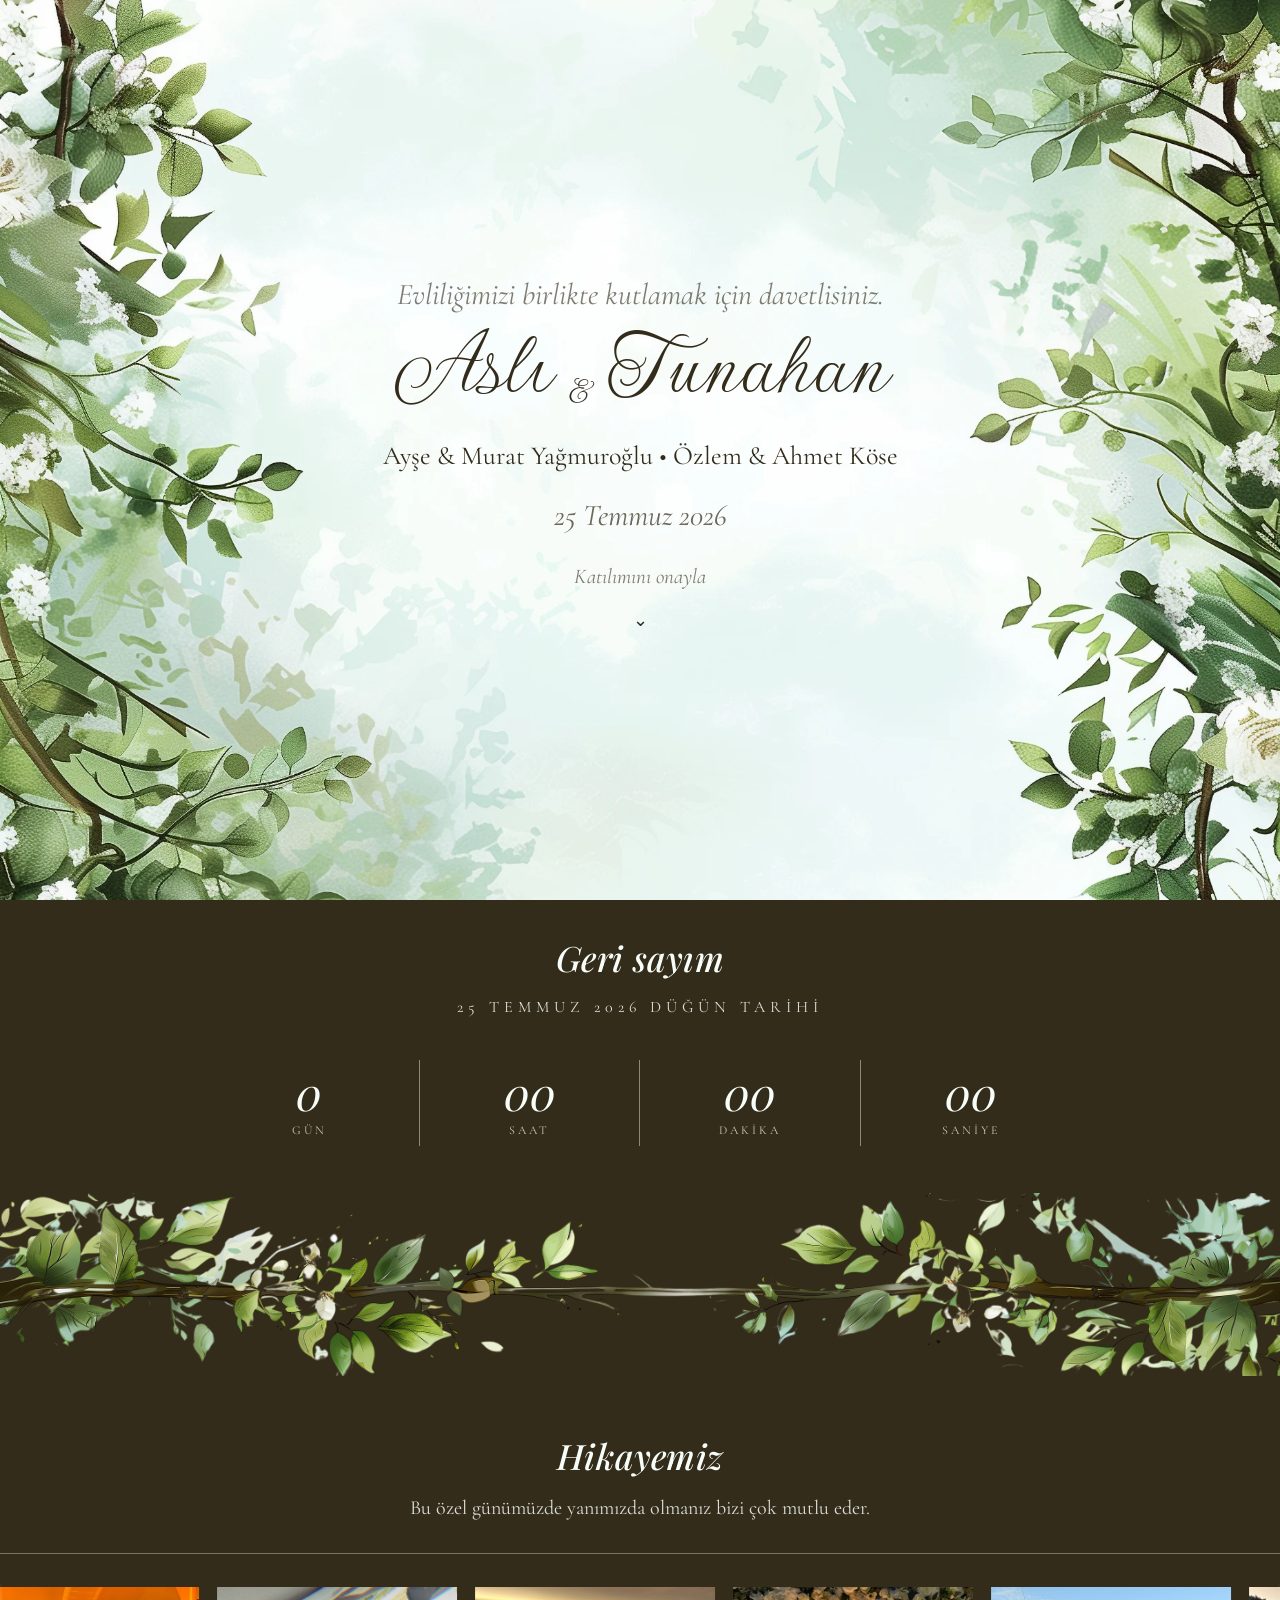
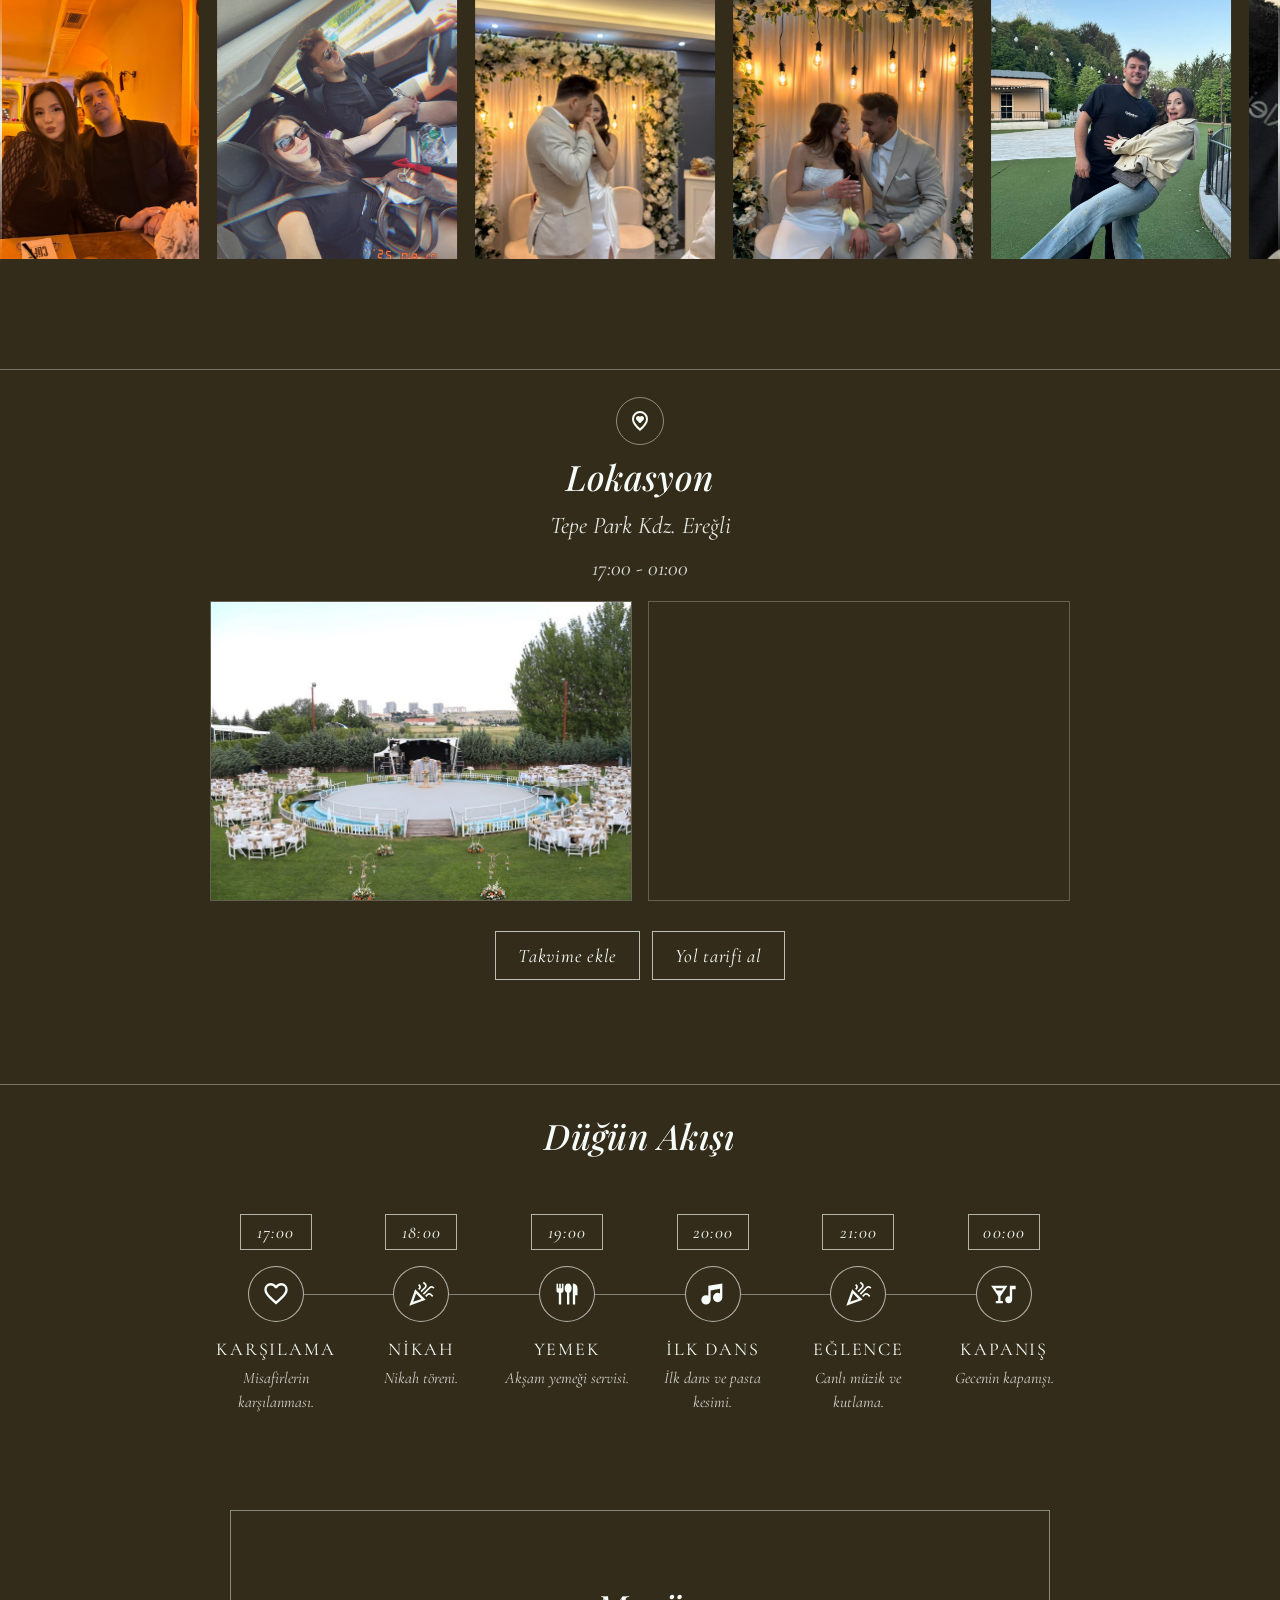
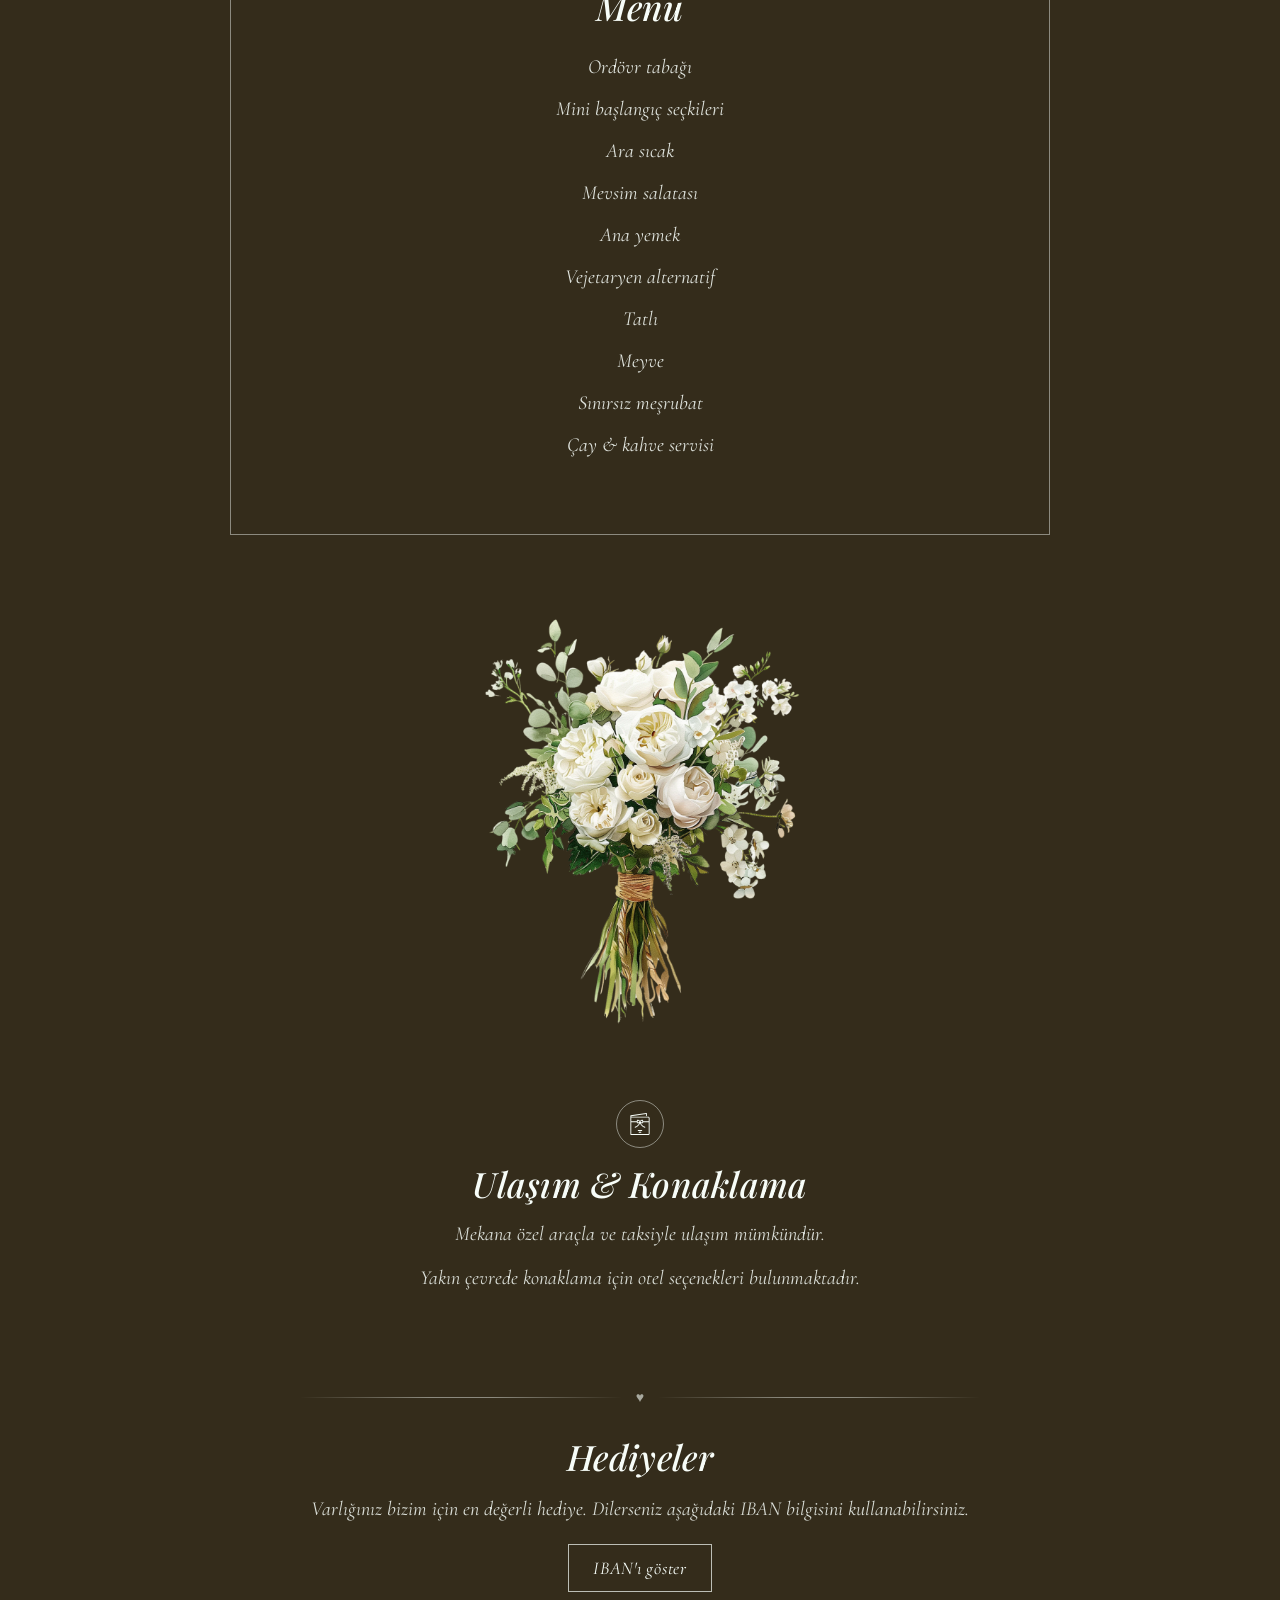
==== commit 6a5c1dd4: "Bölüm sırasını düzelt, timeline ikon z-index ve IBAN toggle düzeltmesi. Co-authored-by: Cursor <curs" ====
--- a/index.html
+++ b/index.html
@@ -212,13 +212,7 @@
           </div>
         </div>
       </div>
-
-      <div class="demo-floral-divider" aria-hidden="true"></div>
-    </section>
-
-    <div class="demo-vintage-menu-divider" aria-hidden="true">
-      <img src="assets/dream-menu-divider.webp" alt="" />
-    </div>
+    </section>
 
     <section class="demo-floral-dark-section" id="menu">
       <div class="demo-floral-menu">
@@ -236,6 +230,10 @@
       </div>
     </section>
 
+    <div class="demo-vintage-menu-divider" aria-hidden="true">
+      <img src="assets/dream-menu-divider.webp" alt="" />
+    </div>
+
     <section class="demo-floral-dark-section" id="transport">
       <div class="demo-floral-transport">
         <div class="demo-floral-transport-dot" aria-hidden="true">
@@ -245,7 +243,9 @@
         <p>Mekana özel araçla ve taksiyle ulaşım mümkündür.</p>
         <p>Yakın çevrede konaklama için otel seçenekleri bulunmaktadır.</p>
       </div>
-
+    </section>
+
+    <section class="demo-floral-dark-section" id="gifts">
       <div class="demo-floral-divider-heart" aria-hidden="true">
         <span class="demo-floral-divider-heart-line"></span>
         <span class="demo-floral-divider-heart-icon">♥</span>
--- a/styles.css
+++ b/styles.css
@@ -676,9 +676,10 @@
   height: var(--dot-size);
   border-radius: 50%;
   border: 1px solid rgba(247, 253, 248, 0.65);
-  background: transparent;
+  background-color: #342c1b;
   position: relative;
-  z-index: 1;
+  z-index: 2;
+  isolation: isolate;
 }
 
 .demo-vintage-dot.has-icon {
@@ -690,6 +691,8 @@
   width: 28px;
   height: 28px;
   display: block;
+  position: relative;
+  z-index: 1;
 }
 
 .demo-vintage-dot-item::after {
@@ -701,6 +704,7 @@
   height: 1px;
   background: var(--dot-line);
   z-index: 0;
+  pointer-events: none;
 }
 
 .demo-vintage-dot-item:last-child::after {
@@ -968,6 +972,10 @@
   gap: 8px;
 }
 
+.demo-floral-iban-card[hidden] {
+  display: none !important;
+}
+
 .demo-floral-iban-card p {
   margin: 0;
   font-family: var(--hero-cormorant);
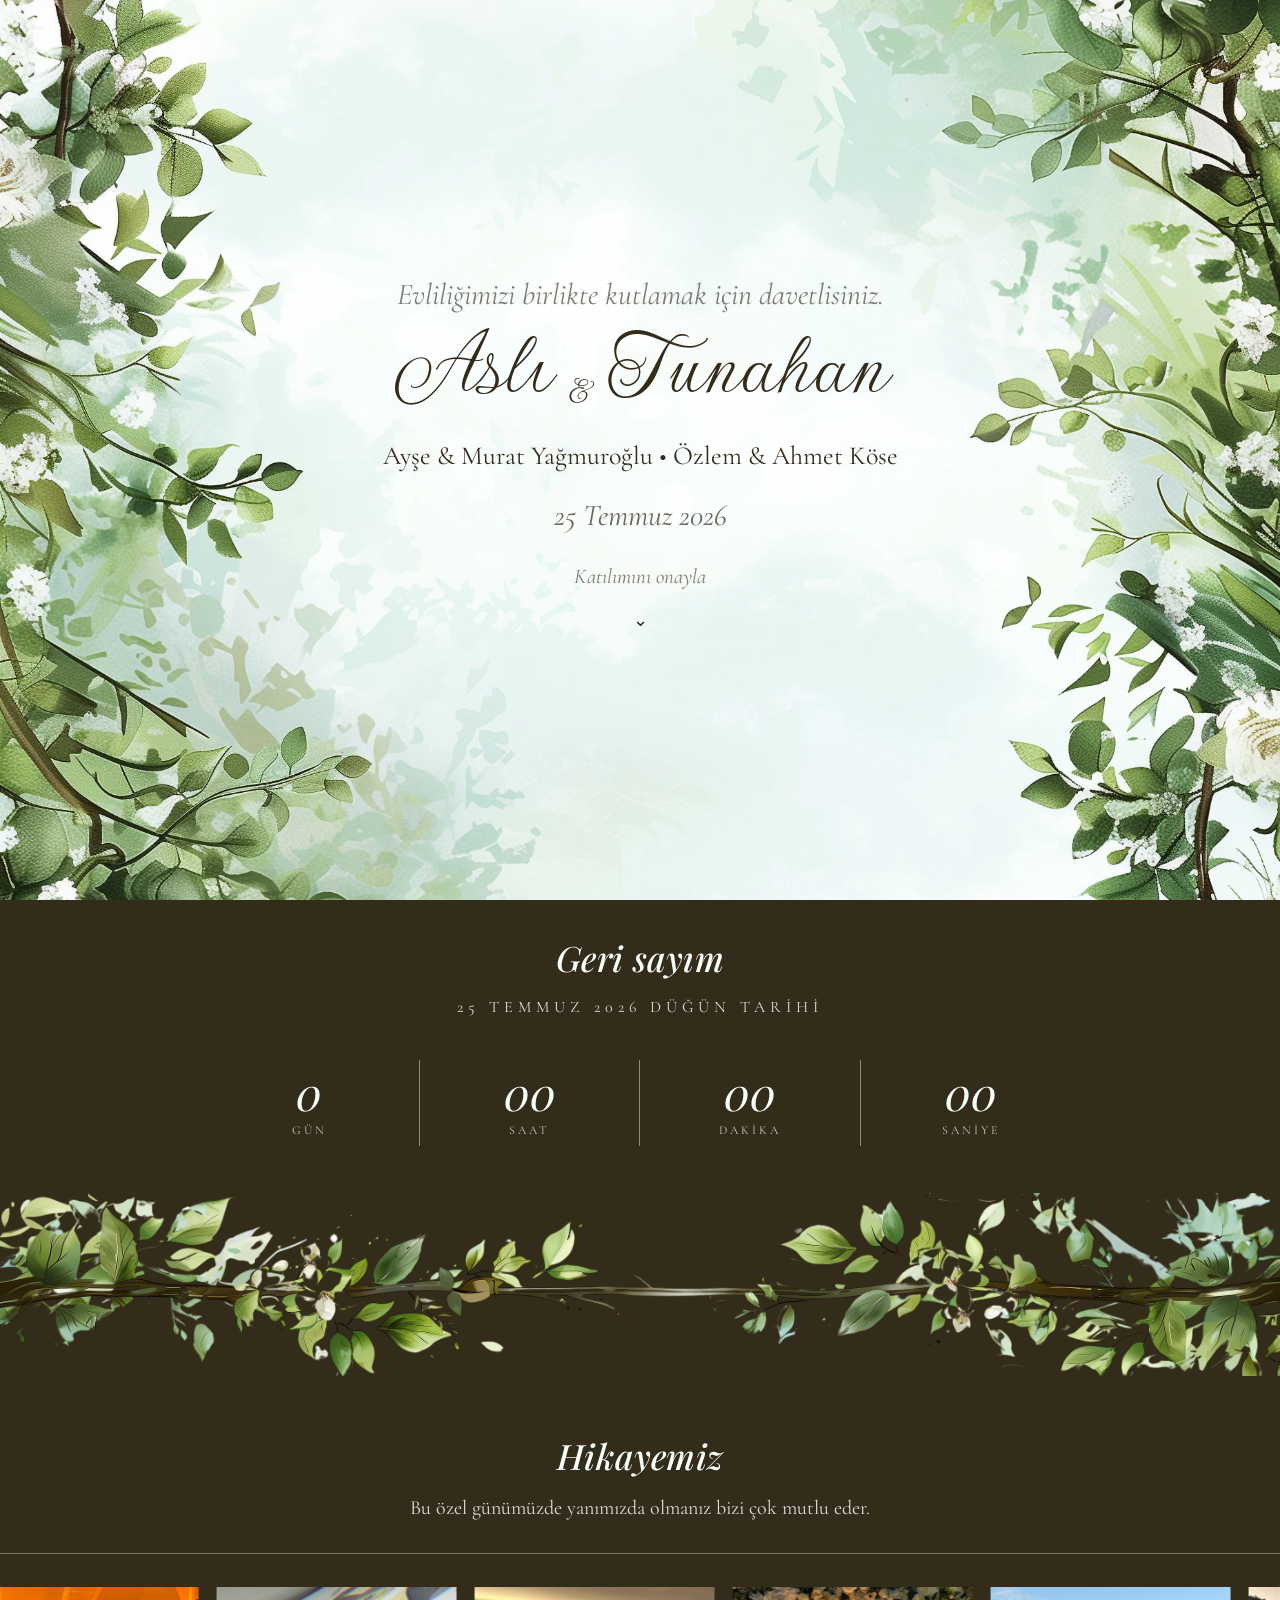
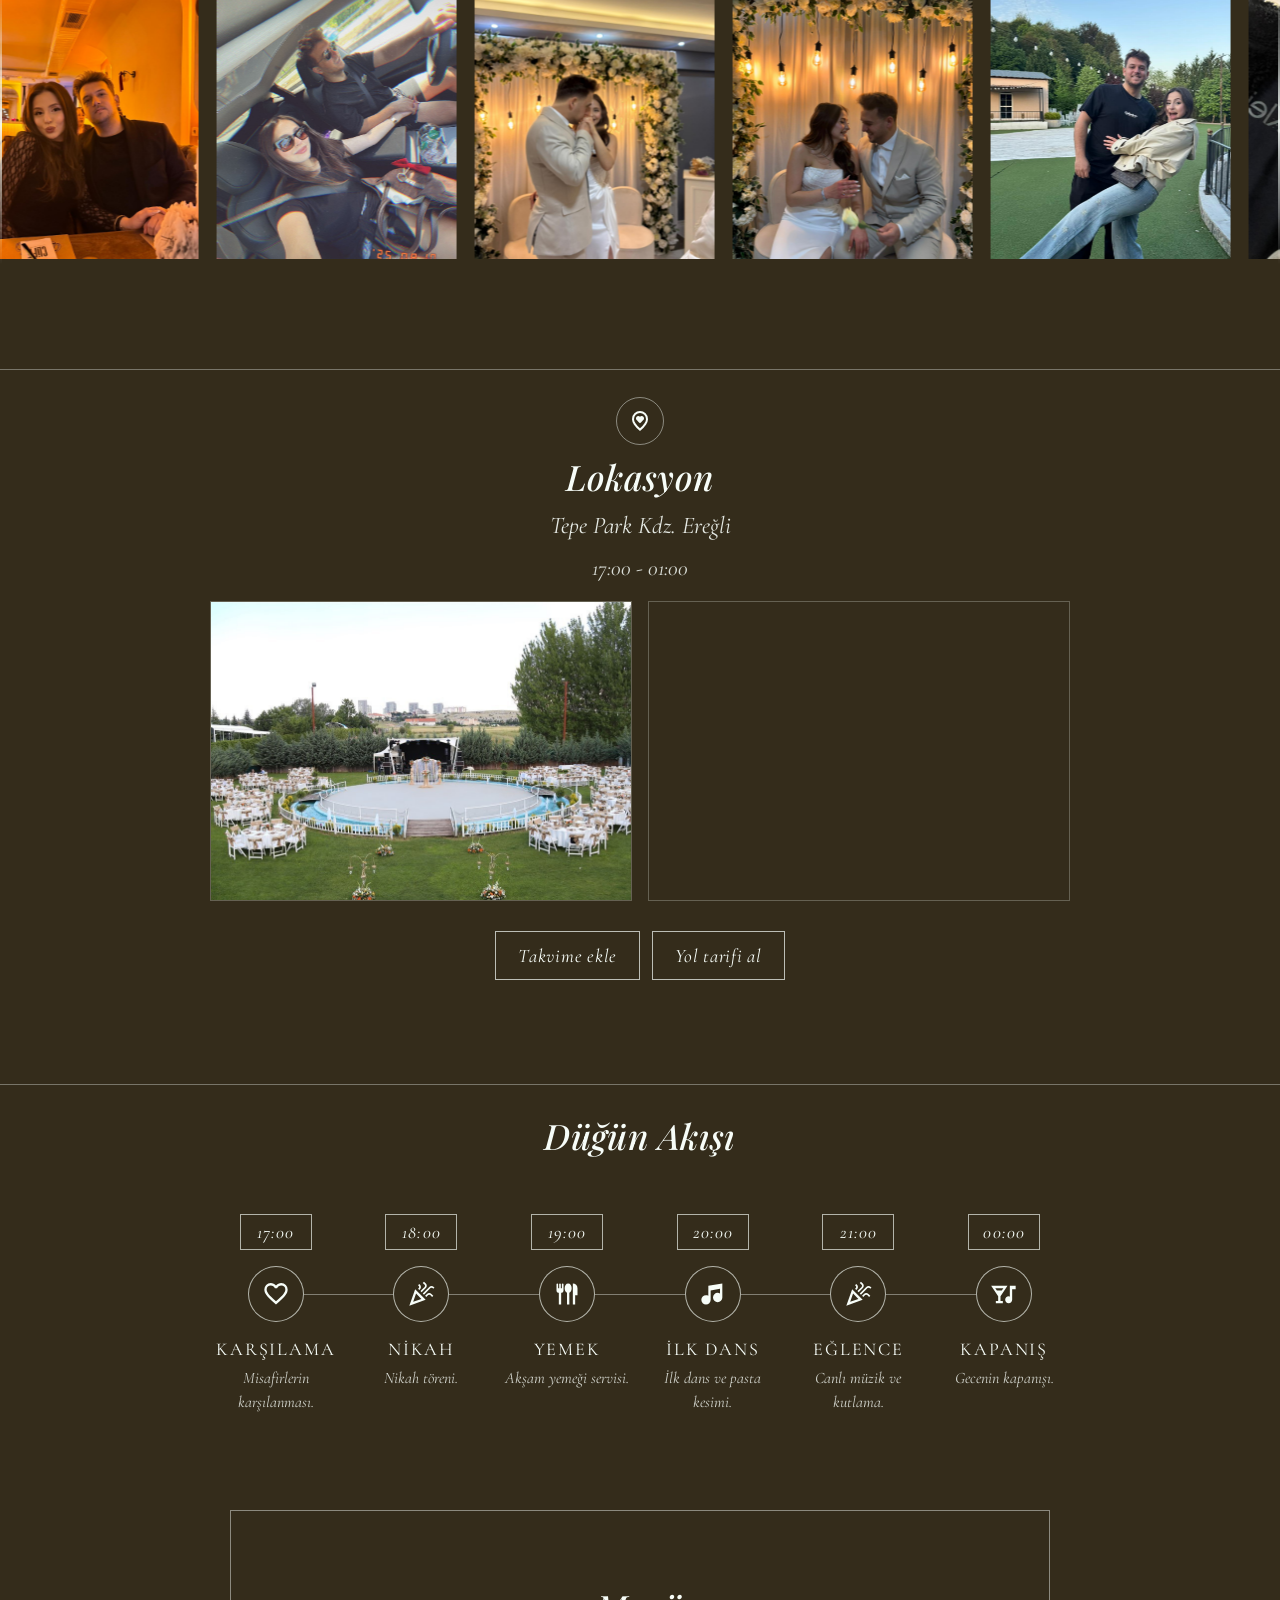
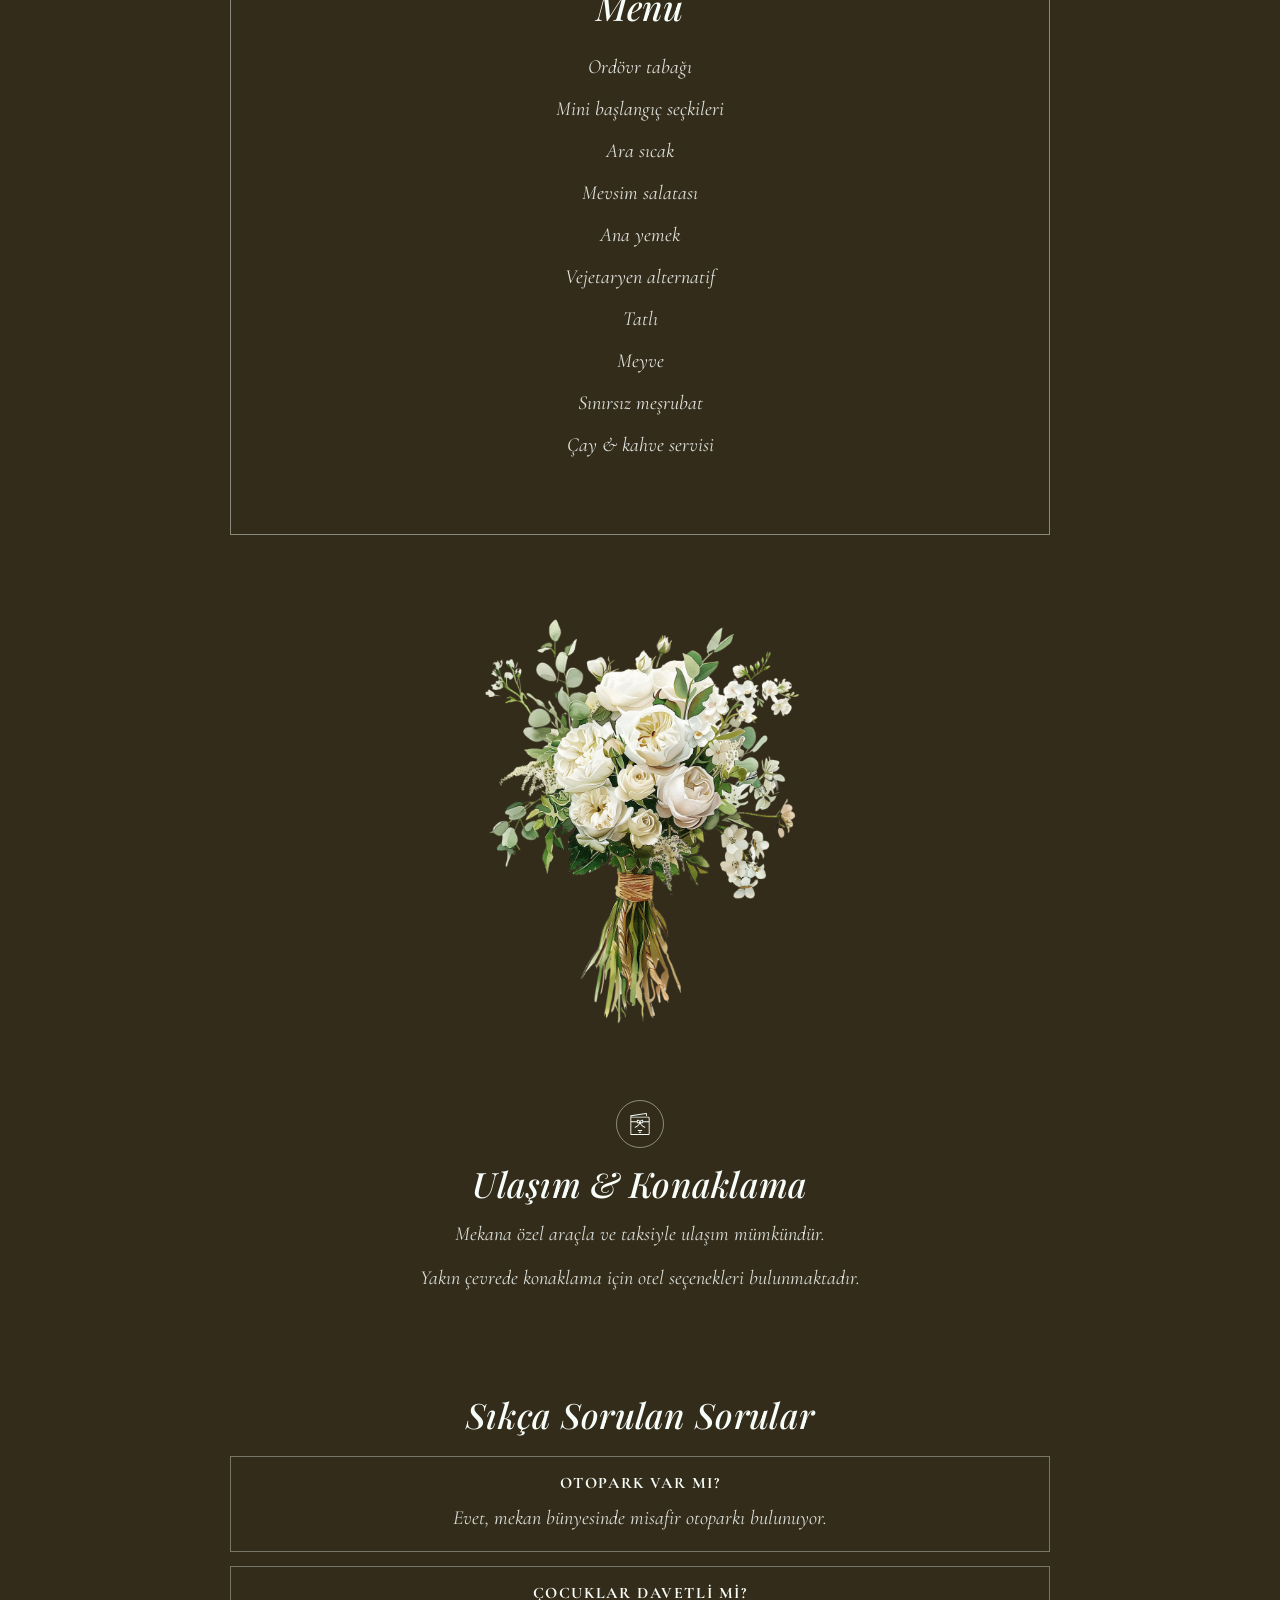
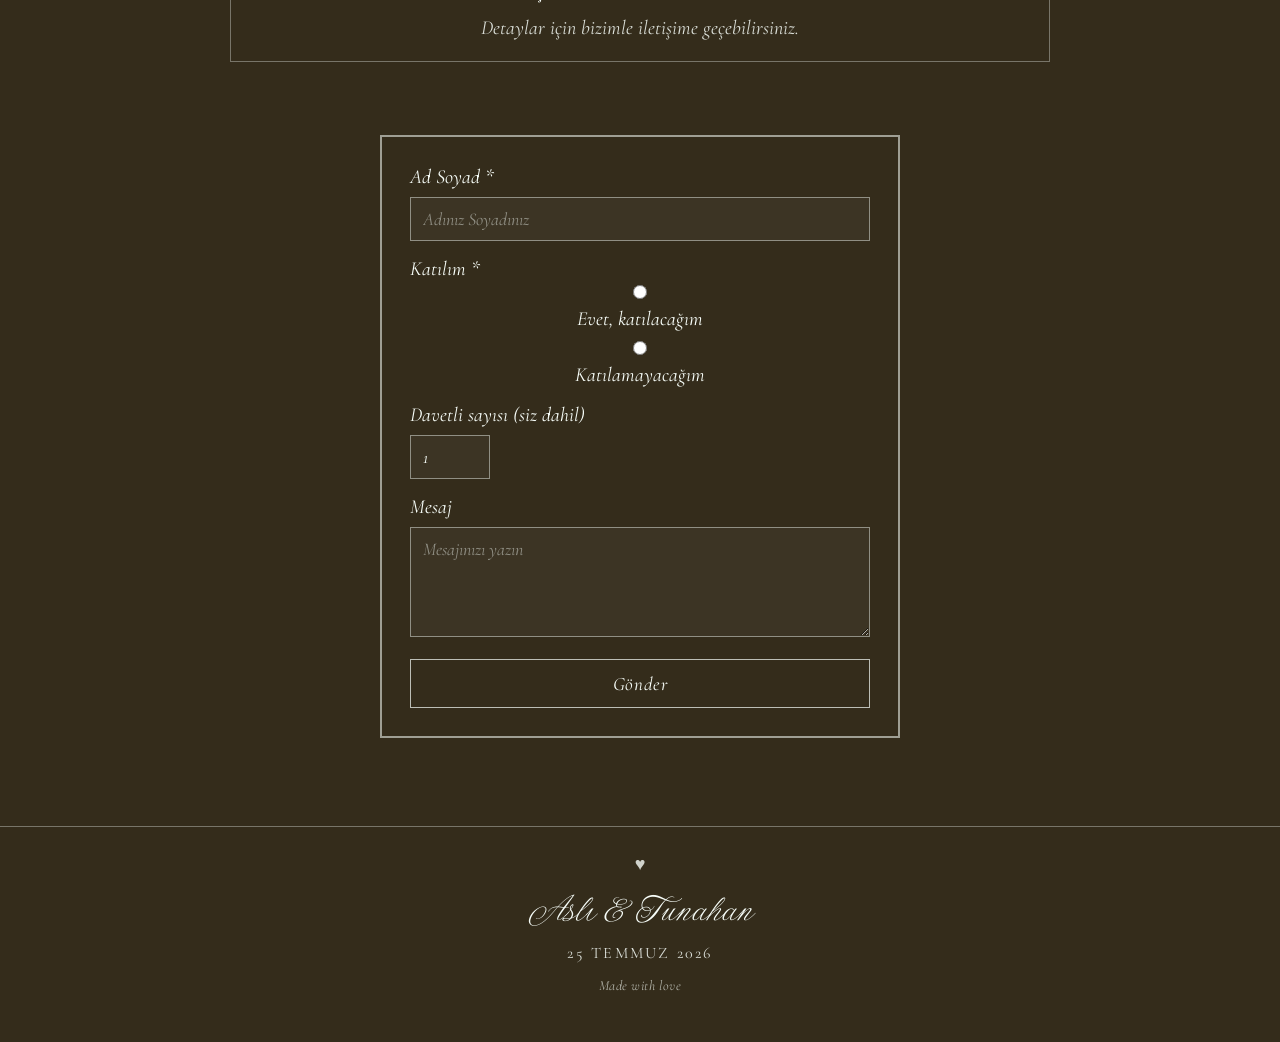
==== commit b87058f3: "IBAN kaldır, SSS, RSVP formu ve footer ekle. Co-authored-by: Cursor <cursoragent@cursor.com>" ====
--- a/index.html
+++ b/index.html
@@ -245,24 +245,61 @@
       </div>
     </section>
 
-    <section class="demo-floral-dark-section" id="gifts">
-      <div class="demo-floral-divider-heart" aria-hidden="true">
-        <span class="demo-floral-divider-heart-line"></span>
-        <span class="demo-floral-divider-heart-icon">♥</span>
-        <span class="demo-floral-divider-heart-line"></span>
-      </div>
-
-      <div class="demo-floral-gifts-block">
-        <h3 class="demo-floral-gifts-title">Hediyeler</h3>
-        <p class="demo-floral-gifts-note">
-          Varlığınız bizim için en değerli hediye. Dilerseniz aşağıdaki IBAN bilgisini kullanabilirsiniz.
-        </p>
-        <button type="button" class="demo-floral-gifts-btn" id="ibanToggle">IBAN'ı göster</button>
-        <div class="demo-floral-iban-card" id="ibanCard" hidden>
-          <p><strong>Aslı &amp; Tunahan</strong></p>
-          <p class="demo-floral-iban-value">TR00 0000 0000 0000 0000 0000 00</p>
-        </div>
-      </div>
+    <section class="demo-floral-dark-section" id="faq">
+      <div class="demo-floral-faq">
+        <h3>Sıkça Sorulan Sorular</h3>
+        <div class="demo-floral-faq-list">
+          <div class="demo-floral-faq-item">
+            <h4>Otopark var mı?</h4>
+            <p>Evet, mekan bünyesinde misafir otoparkı bulunuyor.</p>
+          </div>
+          <div class="demo-floral-faq-item">
+            <h4>Çocuklar davetli mi?</h4>
+            <p>Detaylar için bizimle iletişime geçebilirsiniz.</p>
+          </div>
+        </div>
+      </div>
+
+      <form class="demo-floral-faq-form demo-blank-rsvp-form" id="rsvpForm" novalidate>
+        <label>
+          Ad Soyad *
+          <input type="text" name="name" placeholder="Adınız Soyadınız" autocomplete="name" required />
+        </label>
+
+        <fieldset class="demo-blank-rsvp-fieldset">
+          <legend>Katılım *</legend>
+          <label class="demo-blank-rsvp-radio">
+            <input type="radio" name="attendance" value="yes" required />
+            Evet, katılacağım
+          </label>
+          <label class="demo-blank-rsvp-radio">
+            <input type="radio" name="attendance" value="no" />
+            Katılamayacağım
+          </label>
+        </fieldset>
+
+        <label>
+          Davetli sayısı (siz dahil)
+          <input type="number" name="guests" min="1" max="20" value="1" inputmode="numeric" />
+        </label>
+
+        <label>
+          Mesaj
+          <textarea name="message" rows="4" placeholder="Mesajınızı yazın"></textarea>
+        </label>
+
+        <button type="submit">Gönder</button>
+      </form>
+    </section>
+
+    <section class="demo-floral-footer-section" id="footer">
+      <div class="demo-floral-divider" aria-hidden="true"></div>
+      <footer class="demo-floral-footer">
+        <span class="demo-floral-footer-heart" aria-hidden="true">♥</span>
+        <h3>Aslı &amp; Tunahan</h3>
+        <p>25 TEMMUZ 2026</p>
+        <p class="demo-floral-footer-made">Made with love</p>
+      </footer>
     </section>
 
     <script src="script.js"></script>
--- a/styles.css
+++ b/styles.css
@@ -891,40 +891,14 @@
   color: rgba(247, 253, 248, 0.85);
 }
 
-/* Kalp ayırıcı */
-.demo-floral-divider-heart {
-  width: min(680px, 92vw);
-  display: flex;
-  align-items: center;
-  gap: 14px;
-  color: rgba(247, 253, 248, 0.75);
-}
-
-.demo-floral-divider-heart-line {
-  flex: 1;
-  height: 1px;
-  background: linear-gradient(
-    90deg,
-    rgba(247, 253, 248, 0),
-    rgba(247, 253, 248, 0.45) 40% 60%,
-    rgba(247, 253, 248, 0)
-  );
-}
-
-.demo-floral-divider-heart-icon {
-  font-size: 14px;
-  line-height: 1;
-  opacity: 0.8;
-}
-
-/* Hediyeler */
-.demo-floral-gifts-block {
+/* SSS */
+.demo-floral-faq {
   width: min(820px, 92vw);
   text-align: center;
   color: #f7fdf8;
 }
 
-.demo-floral-gifts-title {
+.demo-floral-faq h3 {
   margin: 0;
   font-family: var(--hero-playfair);
   font-size: clamp(28px, 5vw, 35px);
@@ -934,9 +908,30 @@
   color: #f7fdf8;
 }
 
-.demo-floral-gifts-note {
-  margin: 12px auto 0;
-  max-width: 720px;
+.demo-floral-faq-list {
+  margin-top: 18px;
+  display: grid;
+  gap: 14px;
+}
+
+.demo-floral-faq-item {
+  border: 1px solid rgba(247, 253, 248, 0.35);
+  padding: 16px 18px;
+  background: transparent;
+}
+
+.demo-floral-faq-item h4 {
+  margin: 0 0 8px;
+  font-family: var(--hero-cormorant);
+  font-size: clamp(14px, 2vw, 16px);
+  font-style: normal;
+  letter-spacing: 0.1em;
+  text-transform: uppercase;
+  color: #f7fdf8;
+}
+
+.demo-floral-faq-item p {
+  margin: 0;
   font-family: var(--hero-cormorant);
   font-size: clamp(16px, 2.2vw, 20px);
   font-style: italic;
@@ -944,11 +939,92 @@
   color: rgba(247, 253, 248, 0.85);
 }
 
-.demo-floral-gifts-btn {
-  margin-top: 18px;
+/* RSVP form */
+.demo-floral-faq-form {
+  margin-top: clamp(24px, 5vw, 45px);
+  width: min(520px, 92vw);
+}
+
+.demo-blank-rsvp-form {
+  background: transparent;
+  border: 2px solid rgba(247, 253, 248, 0.55);
+  border-radius: 0;
+  padding: clamp(18px, 4vw, 28px);
+  text-align: left;
+  display: flex;
+  flex-direction: column;
+  gap: 16px;
+}
+
+.demo-blank-rsvp-form label {
+  display: flex;
+  flex-direction: column;
+  gap: 8px;
+  font-family: var(--hero-cormorant);
+  font-size: clamp(16px, 2.2vw, 20px);
+  font-style: italic;
+  color: #f7fdf8;
+}
+
+.demo-blank-rsvp-form input,
+.demo-blank-rsvp-form textarea {
+  border: 1px solid rgba(247, 253, 248, 0.45);
+  background: rgba(247, 253, 248, 0.04);
+  border-radius: 0;
+  padding: 10px 12px;
+  font-family: var(--hero-cormorant);
+  font-size: clamp(15px, 2vw, 18px);
+  font-style: italic;
+  color: #f7fdf8;
+}
+
+.demo-blank-rsvp-form input::placeholder,
+.demo-blank-rsvp-form textarea::placeholder {
+  color: rgba(247, 253, 248, 0.45);
+}
+
+.demo-blank-rsvp-form input[type="number"] {
+  width: 80px;
+}
+
+.demo-blank-rsvp-fieldset {
+  border: 0;
+  padding: 0;
+  margin: 0;
+  display: flex;
+  flex-direction: column;
+  gap: 10px;
+  font-family: var(--hero-cormorant);
+  font-size: clamp(16px, 2.2vw, 20px);
+  font-style: italic;
+  color: #f7fdf8;
+}
+
+.demo-blank-rsvp-fieldset legend {
+  margin-bottom: 4px;
+  padding: 0;
+}
+
+.demo-blank-rsvp-radio {
+  display: flex;
+  flex-direction: row;
+  align-items: center;
+  gap: 10px;
+  cursor: pointer;
+}
+
+.demo-blank-rsvp-form input[type="radio"] {
+  width: 14px;
+  height: 14px;
+  margin: 0;
+  accent-color: #f7fdf8;
+}
+
+.demo-blank-rsvp-form button {
+  margin-top: 6px;
   padding: 12px 24px;
   font-family: var(--hero-cormorant);
-  font-size: clamp(15px, 2vw, 18px);
+  font-size: clamp(16px, 2.2vw, 19px);
   font-style: italic;
   letter-spacing: 0.04em;
   border: 1px solid rgba(247, 253, 248, 0.7);
@@ -958,33 +1034,56 @@
   transition: background-color 0.2s ease;
 }
 
-.demo-floral-gifts-btn:hover {
+.demo-blank-rsvp-form button:hover {
   background: rgba(247, 253, 248, 0.08);
 }
 
-.demo-floral-iban-card {
-  margin: 18px auto 0;
-  width: min(520px, 92vw);
-  border: 1px solid rgba(247, 253, 248, 0.35);
-  padding: 14px 18px;
-  text-align: center;
-  display: grid;
-  gap: 8px;
-}
-
-.demo-floral-iban-card[hidden] {
-  display: none !important;
-}
-
-.demo-floral-iban-card p {
-  margin: 0;
-  font-family: var(--hero-cormorant);
-  font-size: clamp(15px, 2vw, 18px);
-  font-style: italic;
-  color: rgba(247, 253, 248, 0.9);
-}
-
-.demo-floral-iban-value {
-  letter-spacing: 0.06em;
-}
-
+/* Footer */
+.demo-floral-footer-section {
+  background-color: #342c1b;
+  padding: clamp(24px, 5vw, 40px) 0 clamp(32px, 6vw, 48px);
+  display: grid;
+  justify-items: center;
+  gap: clamp(20px, 4vw, 28px);
+}
+
+.demo-floral-footer {
+  text-align: center;
+  color: #f7fdf8;
+  padding: 0 16px;
+}
+
+.demo-floral-footer-heart {
+  display: inline-block;
+  margin-bottom: 10px;
+  font-size: 18px;
+  color: rgba(247, 253, 248, 0.8);
+}
+
+.demo-floral-footer h3 {
+  margin: 0 0 10px;
+  font-family: var(--hero-gwendolyn);
+  font-size: clamp(28px, 6vw, 40px);
+  font-style: italic;
+  font-weight: 400;
+  color: #f7fdf8;
+}
+
+.demo-floral-footer > p {
+  margin: 0;
+  font-family: var(--hero-cormorant);
+  font-size: clamp(13px, 2vw, 16px);
+  letter-spacing: 0.14em;
+  text-transform: uppercase;
+  color: rgba(247, 253, 248, 0.85);
+}
+
+.demo-floral-footer-made {
+  margin-top: 14px !important;
+  font-size: clamp(12px, 1.8vw, 14px) !important;
+  letter-spacing: 0.04em !important;
+  text-transform: none !important;
+  font-style: italic;
+  color: rgba(247, 253, 248, 0.65) !important;
+}
+
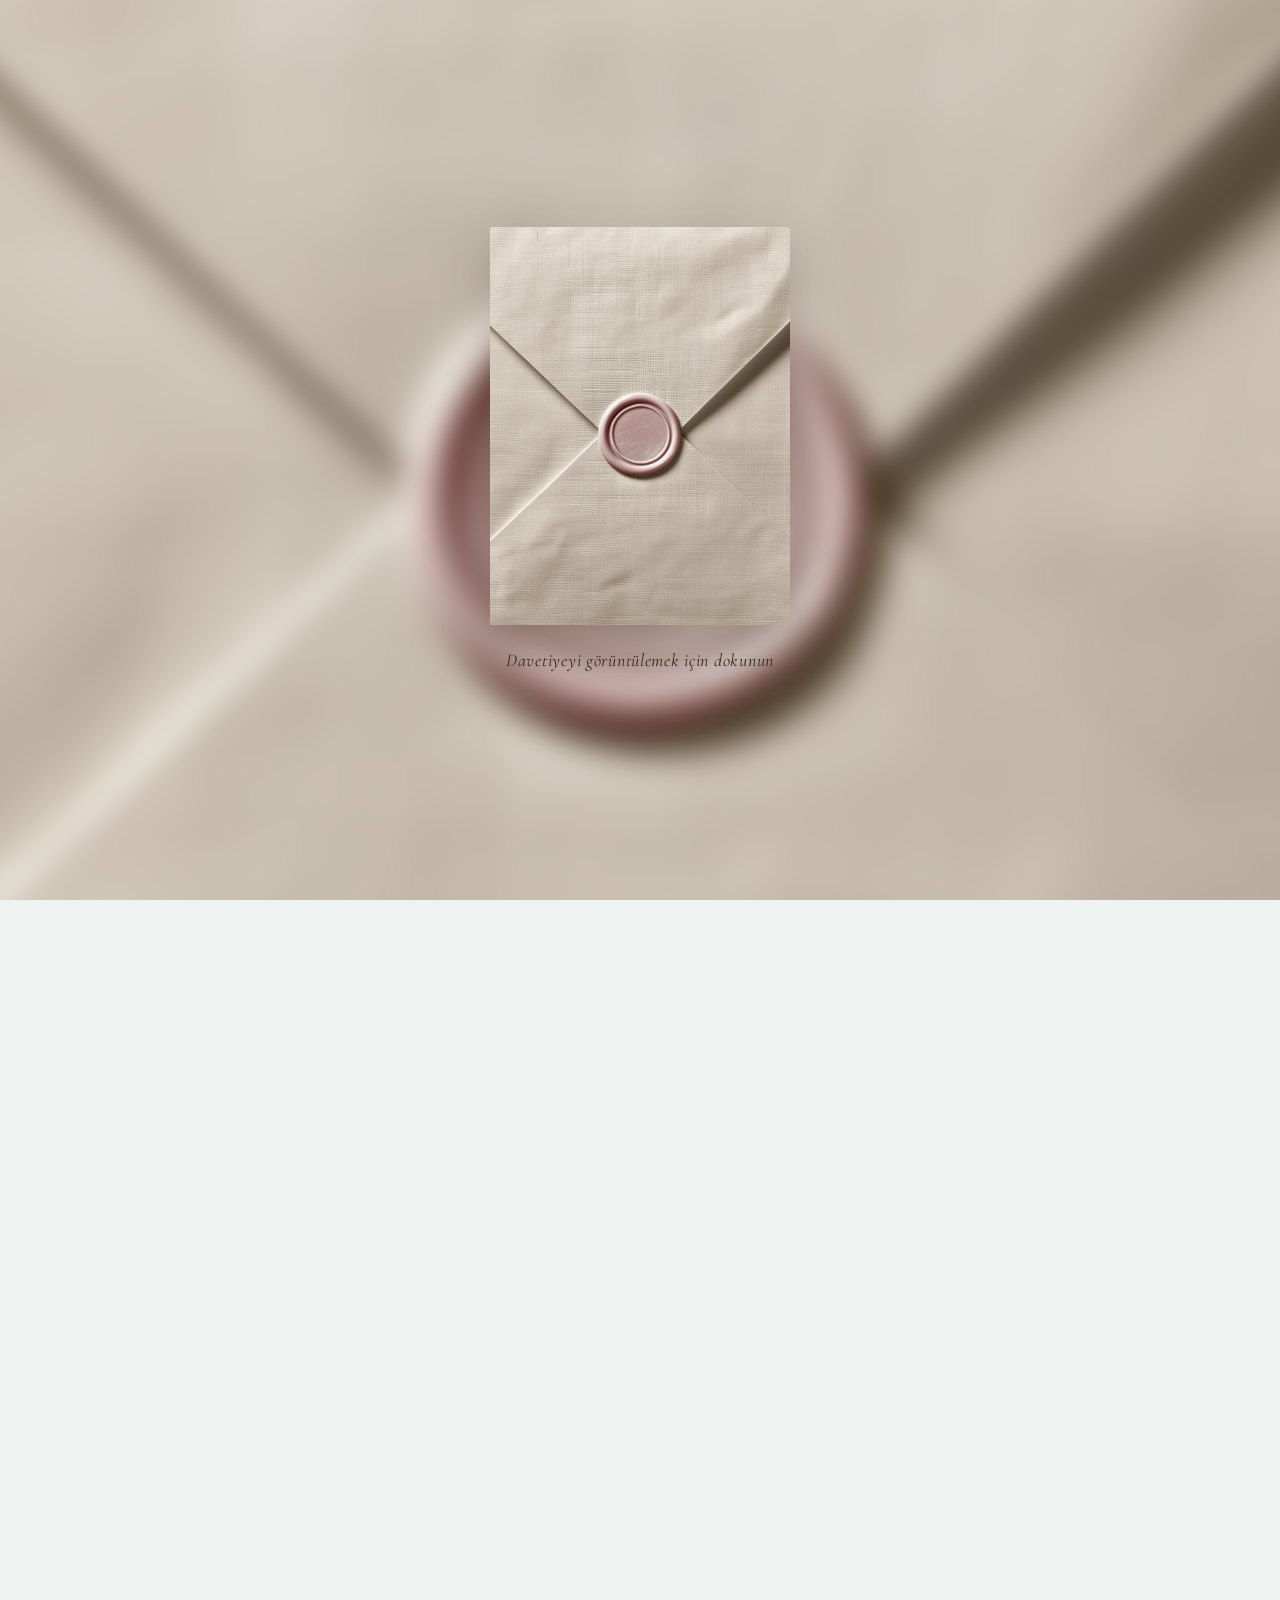
==== commit 4d2bfd09: "Açılış intro akışı, arka plan müziği ve ses butonu ekle." ====
--- a/index.html
+++ b/index.html
@@ -12,9 +12,46 @@
       href="https://fonts.googleapis.com/css2?family=Cormorant+Garamond:ital,wght@0,400;1,400&family=Gwendolyn:wght@400&family=Playfair+Display&display=swap"
       rel="stylesheet"
     />
+    <link rel="preload" href="assets/botanical-intro-poster.webp" as="image" />
     <link rel="stylesheet" href="styles.css" />
   </head>
   <body>
+    <div class="intro-overlay" id="introOverlay">
+      <div class="intro-backdrop" aria-hidden="true"></div>
+      <img
+        class="intro-poster"
+        src="assets/botanical-intro-poster.webp"
+        alt="Düğün davetiyesi"
+        width="640"
+        height="800"
+      />
+      <p class="intro-tap-prompt">Davetiyeyi görüntülemek için dokunun</p>
+      <video
+        class="intro-envelope-video"
+        id="envelopeVideo"
+        playsinline
+        preload="metadata"
+        src="assets/waxsealintrobeige.mp4"
+      ></video>
+    </div>
+
+    <audio id="bgMusic" loop preload="auto" src="assets/wedding-song.mp3"></audio>
+
+    <button
+      class="demo-music-toggle"
+      id="musicToggle"
+      type="button"
+      aria-label="Müziği kapat"
+      hidden
+    >
+      <svg class="demo-music-toggle-icon demo-music-toggle-icon--on" viewBox="0 0 24 24" aria-hidden="true">
+        <path d="M3 9v6h4l5 5V4L7 9H3zm13.5 3c0-1.77-1.02-3.29-2.5-4.03v8.06c1.48-.74 2.5-2.26 2.5-4.03zM14 3.23v2.06c2.89.86 5 3.54 5 6.71s-2.11 5.85-5 6.71v2.06c4.01-.91 7-4.49 7-8.77s-2.99-7.86-7-8.77z" fill="currentColor" />
+      </svg>
+      <svg class="demo-music-toggle-icon demo-music-toggle-icon--off" viewBox="0 0 24 24" aria-hidden="true">
+        <path d="M16.5 12c0-1.77-1.02-3.29-2.5-4.03v2.21l2.45 2.45c.03-.2.05-.41.05-.63zm2.5 0c0 .94-.2 1.82-.54 2.64l1.51 1.51C20.63 14.91 21 13.5 21 12c0-4.28-2.99-7.86-7-8.77v2.06c2.89.86 5 3.54 5 6.71zM4.27 3L3 4.27 7.73 9H3v6h4l5 5v-6.73l4.25 4.25c-.67.52-1.42.93-2.25 1.18v2.06c1.38-.31 2.63-.95 3.69-1.81L19.73 21 21 19.73l-9-9L4.27 3zM12 4L9.91 6.09 12 8.18V4z" fill="currentColor" />
+      </svg>
+    </button>
+
     <div
       class="demo-blank-hero"
       id="hero"
--- a/styles.css
+++ b/styles.css
@@ -13,6 +13,143 @@
 body {
   margin: 0;
   background: #eef3f1;
+}
+
+html.intro-lock,
+body.intro-lock {
+  overflow: hidden;
+  height: 100%;
+  overscroll-behavior: none;
+  touch-action: none;
+}
+
+body.intro-lock {
+  position: fixed;
+  width: 100%;
+  left: 0;
+  right: 0;
+  top: 0;
+}
+
+.intro-overlay {
+  position: fixed;
+  inset: 0;
+  z-index: 10000;
+  display: flex;
+  flex-direction: column;
+  align-items: center;
+  justify-content: center;
+  gap: 22px;
+  padding: 24px;
+  cursor: pointer;
+  overflow: hidden;
+  background: #f3eee6;
+  transition: opacity 0.65s ease;
+}
+
+.intro-overlay.is-hidden {
+  opacity: 0;
+  pointer-events: none;
+}
+
+.intro-backdrop {
+  position: absolute;
+  inset: -12%;
+  background-image: url("assets/botanical-intro-poster.webp");
+  background-size: cover;
+  background-position: center;
+  filter: blur(14px);
+  transform: scale(1.06);
+  pointer-events: none;
+}
+
+.intro-poster {
+  position: relative;
+  z-index: 2;
+  width: min(300px, 76vw);
+  height: auto;
+  border-radius: 2px;
+  box-shadow: 0 18px 48px rgba(52, 44, 27, 0.28);
+  pointer-events: none;
+  transition: opacity 0.35s ease;
+}
+
+.intro-tap-prompt {
+  position: relative;
+  z-index: 2;
+  margin: 0;
+  max-width: 280px;
+  text-align: center;
+  color: #342c1b;
+  font-family: var(--hero-cormorant);
+  font-size: clamp(15px, 3.8vw, 18px);
+  font-style: italic;
+  letter-spacing: 0.04em;
+  line-height: 1.45;
+  pointer-events: none;
+  transition: opacity 0.35s ease;
+}
+
+.intro-envelope-video {
+  position: absolute;
+  inset: 0;
+  z-index: 3;
+  width: 100%;
+  height: 100%;
+  object-fit: cover;
+  opacity: 0;
+  pointer-events: none;
+  transition: opacity 0.3s ease;
+}
+
+.intro-overlay.is-playing .intro-envelope-video {
+  opacity: 1;
+}
+
+.intro-overlay.is-playing .intro-poster,
+.intro-overlay.is-playing .intro-tap-prompt {
+  opacity: 0;
+}
+
+.demo-music-toggle {
+  position: fixed;
+  right: 16px;
+  bottom: 16px;
+  z-index: 9999;
+  width: 44px;
+  height: 44px;
+  padding: 0;
+  border: 1px solid rgba(247, 253, 248, 0.42);
+  border-radius: 50%;
+  background: rgba(52, 44, 27, 0.52);
+  color: #f7fdf8;
+  cursor: pointer;
+  display: grid;
+  place-items: center;
+  backdrop-filter: blur(4px);
+  -webkit-backdrop-filter: blur(4px);
+  transition: background 0.2s ease, border-color 0.2s ease;
+}
+
+.demo-music-toggle:hover {
+  background: rgba(52, 44, 27, 0.68);
+}
+
+.demo-music-toggle-icon {
+  width: 20px;
+  height: 20px;
+}
+
+.demo-music-toggle-icon--off {
+  display: none;
+}
+
+.demo-music-toggle.is-muted .demo-music-toggle-icon--on {
+  display: none;
+}
+
+.demo-music-toggle.is-muted .demo-music-toggle-icon--off {
+  display: block;
 }
 
 .demo-blank-hero {
@@ -1087,3 +1224,126 @@
   color: rgba(247, 253, 248, 0.65) !important;
 }
 
+/* Mobil iyileştirmeler (hero hariç) */
+@media (max-width: 768px) {
+  .demo-blank-countdown-subtitle,
+  .demo-blank-countdown-label,
+  .demo-floral-story p,
+  .demo-blank-location-head p,
+  .demo-blank-location-time,
+  .demo-blank-location-btn,
+  .demo-vintage-dot-pill,
+  .demo-vintage-dot-title,
+  .demo-vintage-dot-desc,
+  .demo-floral-menu p,
+  .demo-floral-transport p,
+  .demo-floral-faq-item h4,
+  .demo-floral-faq-item p,
+  .demo-blank-rsvp-form label,
+  .demo-blank-rsvp-form input,
+  .demo-blank-rsvp-form textarea,
+  .demo-blank-rsvp-fieldset,
+  .demo-blank-rsvp-radio,
+  .demo-blank-rsvp-form button,
+  .demo-floral-footer > p,
+  .demo-floral-footer-made {
+    font-weight: 500;
+  }
+
+  .demo-blank-countdown-title,
+  .demo-floral-story h2,
+  .demo-blank-location-head h2,
+  .demo-vintage-timeline-block h2,
+  .demo-floral-menu h3,
+  .demo-floral-transport h3,
+  .demo-floral-faq h3,
+  .demo-floral-footer h3 {
+    font-weight: 600;
+  }
+
+  .demo-blank-countdown-value {
+    font-weight: 500;
+  }
+
+  .demo-floral-divider::before {
+    height: 1.5px;
+    background: rgba(247, 253, 248, 0.5);
+  }
+
+  .demo-blank-countdown-card:not(:last-child)::after {
+    width: 1.5px;
+    background: rgba(247, 253, 248, 0.55);
+  }
+
+  /* Lokasyon: alt alta + büyük */
+  .demo-floral-location {
+    grid-template-columns: 1fr;
+    --location-media-height: clamp(260px, 62vw, 340px);
+    gap: 16px;
+  }
+
+  .demo-blank-location-media,
+  .demo-blank-location-mapframe {
+    border-width: 2px;
+    border-color: rgba(247, 253, 248, 0.4);
+  }
+
+  .demo-blank-location-icon {
+    border-width: 2px;
+  }
+
+  /* Düğün akışı */
+  .demo-vintage-dots {
+    --dot-line: rgba(247, 253, 248, 0.62);
+  }
+
+  .demo-vintage-dot-pill,
+  .demo-vintage-dot {
+    border-width: 2px;
+    border-color: rgba(247, 253, 248, 0.78);
+  }
+
+  .demo-vintage-dot-item::after {
+    height: 2px;
+  }
+
+  .demo-vintage-dots::before {
+    width: 2px;
+  }
+
+  .demo-vintage-dot-title {
+    font-size: clamp(14px, 2vw, 17px);
+  }
+
+  .demo-vintage-dot-desc {
+    font-size: clamp(14px, 1.9vw, 17px);
+    color: rgba(247, 253, 248, 0.9);
+  }
+
+  /* Menü */
+  .demo-floral-menu {
+    border-width: 2px;
+    border-color: rgba(247, 253, 248, 0.58);
+  }
+
+  .demo-floral-menu p {
+    font-size: clamp(17px, 2.5vw, 21px);
+    color: rgba(247, 253, 248, 0.95);
+  }
+
+  .demo-floral-faq-item {
+    border-width: 2px;
+    border-color: rgba(247, 253, 248, 0.45);
+  }
+
+  .demo-blank-rsvp-form {
+    border-width: 2px;
+    border-color: rgba(247, 253, 248, 0.65);
+  }
+
+  .demo-blank-rsvp-form input,
+  .demo-blank-rsvp-form textarea {
+    border-width: 2px;
+  }
+}
+
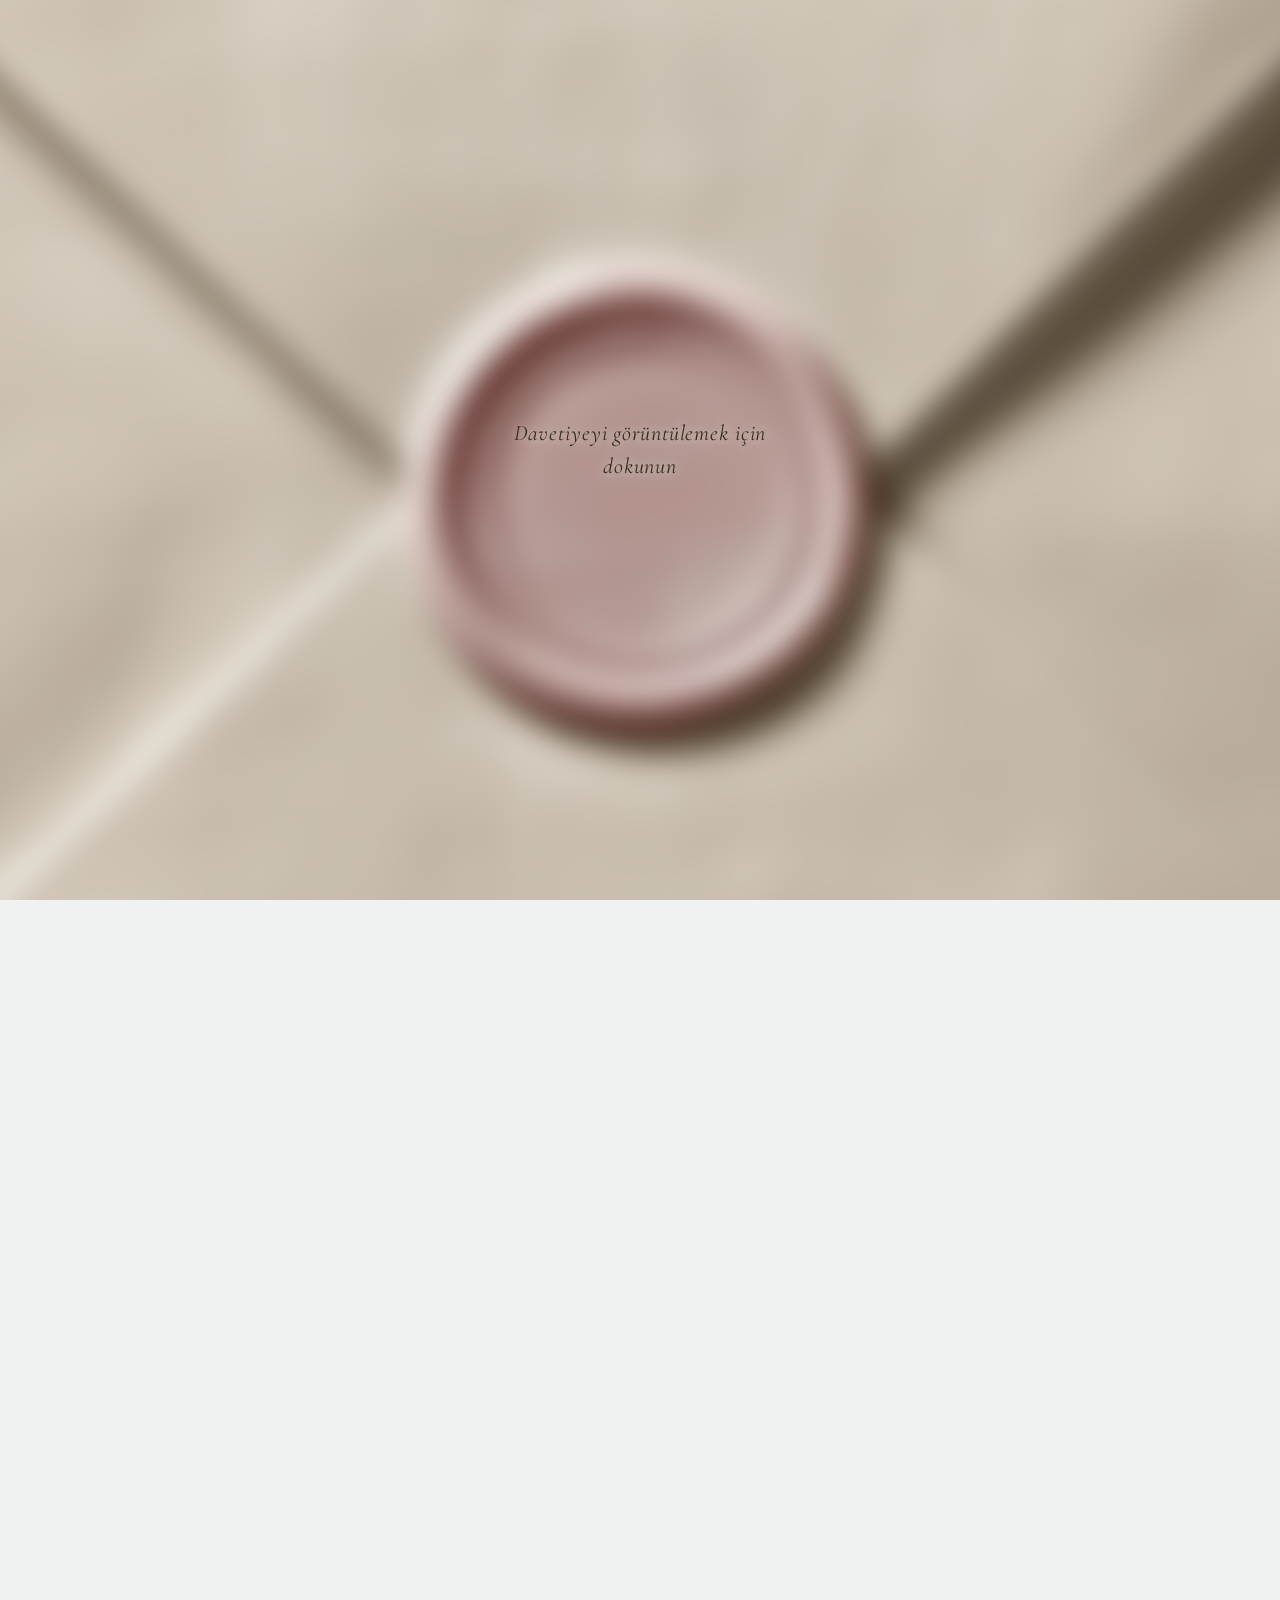
==== commit c33988fa: "Intro ekranında ortadaki posteri kaldır, sadece yazı ve blurlu arka plan bırak." ====
--- a/index.html
+++ b/index.html
@@ -18,13 +18,6 @@
   <body>
     <div class="intro-overlay" id="introOverlay">
       <div class="intro-backdrop" aria-hidden="true"></div>
-      <img
-        class="intro-poster"
-        src="assets/botanical-intro-poster.webp"
-        alt="Düğün davetiyesi"
-        width="640"
-        height="800"
-      />
       <p class="intro-tap-prompt">Davetiyeyi görüntülemek için dokunun</p>
       <video
         class="intro-envelope-video"
--- a/styles.css
+++ b/styles.css
@@ -63,29 +63,19 @@
   pointer-events: none;
 }
 
-.intro-poster {
-  position: relative;
-  z-index: 2;
-  width: min(300px, 76vw);
-  height: auto;
-  border-radius: 2px;
-  box-shadow: 0 18px 48px rgba(52, 44, 27, 0.28);
-  pointer-events: none;
-  transition: opacity 0.35s ease;
-}
-
 .intro-tap-prompt {
   position: relative;
   z-index: 2;
   margin: 0;
-  max-width: 280px;
+  max-width: min(320px, 82vw);
   text-align: center;
   color: #342c1b;
   font-family: var(--hero-cormorant);
-  font-size: clamp(15px, 3.8vw, 18px);
+  font-size: clamp(17px, 4.2vw, 22px);
   font-style: italic;
   letter-spacing: 0.04em;
-  line-height: 1.45;
+  line-height: 1.5;
+  text-shadow: 0 1px 12px rgba(243, 238, 230, 0.85);
   pointer-events: none;
   transition: opacity 0.35s ease;
 }
@@ -106,7 +96,6 @@
   opacity: 1;
 }
 
-.intro-overlay.is-playing .intro-poster,
 .intro-overlay.is-playing .intro-tap-prompt {
   opacity: 0;
 }
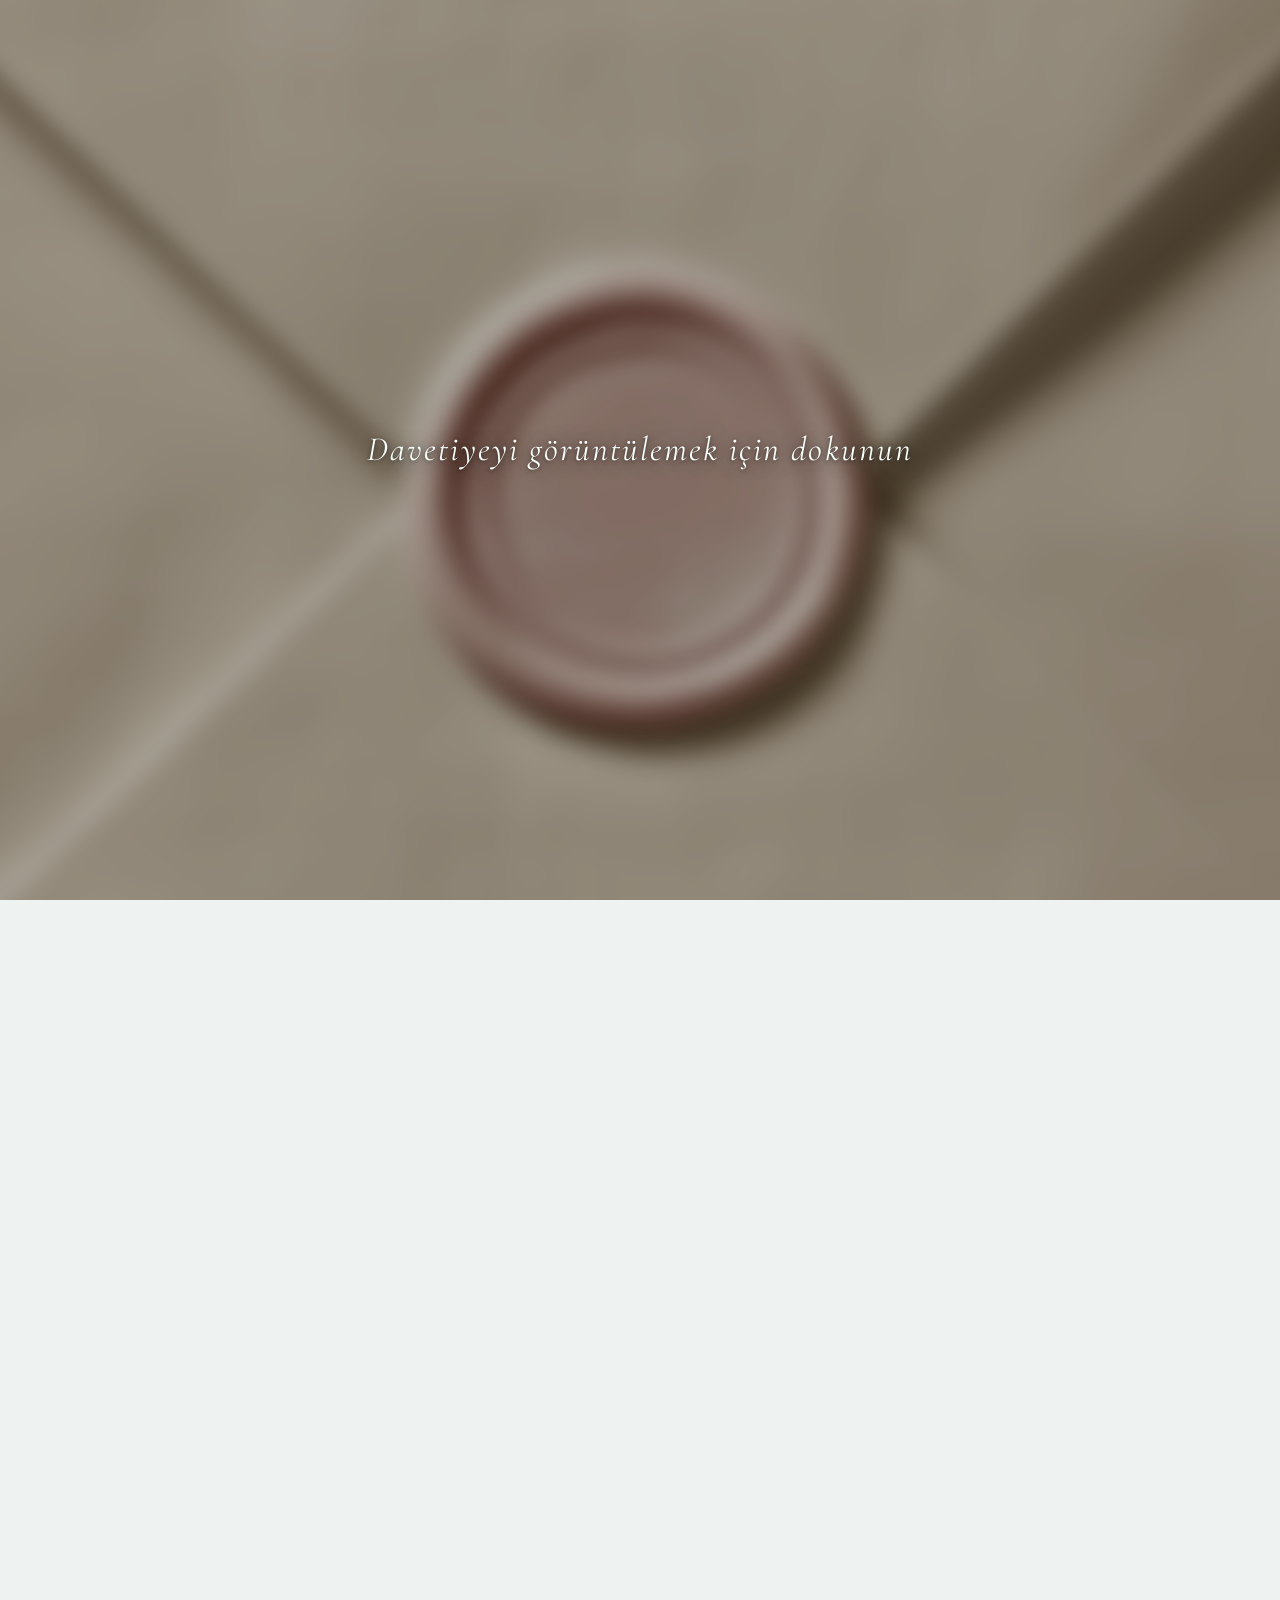
==== commit 0cabebe2: "Intro video geçişini düzelt, yatay taşmayı ve scrollbar görünümünü kaldır." ====
--- a/index.html
+++ b/index.html
@@ -23,7 +23,7 @@
         class="intro-envelope-video"
         id="envelopeVideo"
         playsinline
-        preload="metadata"
+        preload="auto"
         src="assets/waxsealintrobeige.mp4"
       ></video>
     </div>
--- a/styles.css
+++ b/styles.css
@@ -13,6 +13,15 @@
 body {
   margin: 0;
   background: #eef3f1;
+  overflow-x: hidden;
+  max-width: 100%;
+  scrollbar-width: none;
+  -ms-overflow-style: none;
+}
+
+html::-webkit-scrollbar,
+body::-webkit-scrollbar {
+  display: none;
 }
 
 html.intro-lock,
@@ -58,8 +67,17 @@
   background-image: url("assets/botanical-intro-poster.webp");
   background-size: cover;
   background-position: center;
-  filter: blur(14px);
+  filter: blur(11px);
   transform: scale(1.06);
+  pointer-events: none;
+}
+
+.intro-overlay::after {
+  content: "";
+  position: absolute;
+  inset: 0;
+  z-index: 1;
+  background: rgba(52, 44, 27, 0.38);
   pointer-events: none;
 }
 
@@ -67,17 +85,24 @@
   position: relative;
   z-index: 2;
   margin: 0;
-  max-width: min(320px, 82vw);
   text-align: center;
-  color: #342c1b;
-  font-family: var(--hero-cormorant);
-  font-size: clamp(17px, 4.2vw, 22px);
-  font-style: italic;
-  letter-spacing: 0.04em;
-  line-height: 1.5;
-  text-shadow: 0 1px 12px rgba(243, 238, 230, 0.85);
+  color: #f7fdf8;
+  font-family: var(--hero-cormorant);
+  font-size: clamp(22px, 4.8vw, 34px);
+  font-style: italic;
+  font-weight: 400;
+  letter-spacing: 0.06em;
+  line-height: 1;
+  white-space: nowrap;
+  text-shadow:
+    0 2px 18px rgba(0, 0, 0, 0.55),
+    0 1px 4px rgba(0, 0, 0, 0.45);
   pointer-events: none;
   transition: opacity 0.35s ease;
+}
+
+.intro-overlay.is-playing {
+  padding: 0;
 }
 
 .intro-envelope-video {
@@ -87,17 +112,37 @@
   width: 100%;
   height: 100%;
   object-fit: cover;
+  object-position: center center;
   opacity: 0;
   pointer-events: none;
-  transition: opacity 0.3s ease;
-}
-
-.intro-overlay.is-playing .intro-envelope-video {
-  opacity: 1;
 }
 
 .intro-overlay.is-playing .intro-tap-prompt {
   opacity: 0;
+  visibility: hidden;
+  transition: none;
+}
+
+.intro-overlay.is-video-visible {
+  background: transparent;
+}
+
+.intro-overlay.is-video-visible .intro-backdrop {
+  opacity: 0;
+}
+
+.intro-overlay.is-video-visible::after {
+  opacity: 0;
+}
+
+.intro-overlay.is-video-visible .intro-envelope-video {
+  opacity: 1;
+  transition: opacity 0.2s ease;
+}
+
+.intro-overlay.is-video-visible .intro-envelope-video.is-fading-out {
+  opacity: 0;
+  transition: opacity 1s ease;
 }
 
 .demo-music-toggle {
@@ -471,7 +516,7 @@
 
 .demo-vintage-countdown-divider img {
   width: 100%;
-  max-width: 100vw;
+  max-width: 100%;
   height: auto;
   display: block;
 }
@@ -540,11 +585,11 @@
 .demo-floral-divider::before {
   content: "";
   position: absolute;
-  left: 50%;
+  left: 0;
+  right: 0;
   top: 0;
-  width: 100vw;
+  width: 100%;
   height: 1px;
-  transform: translateX(-50%);
   background: rgba(247, 253, 248, 0.35);
   pointer-events: none;
 }
@@ -1334,5 +1379,42 @@
   .demo-blank-rsvp-form textarea {
     border-width: 2px;
   }
-}
-
+
+  .intro-overlay {
+    padding-inline: 36px;
+  }
+
+  .intro-overlay.is-playing {
+    inset: 0;
+    width: auto;
+    height: 100dvh;
+    height: 100svh;
+    min-height: -webkit-fill-available;
+    padding: 0;
+  }
+
+  .intro-overlay.is-playing .intro-envelope-video {
+    inset: 0;
+    width: 100%;
+    height: 100%;
+    min-height: 100%;
+    min-width: 100%;
+    transform: none;
+  }
+
+  .intro-overlay::after {
+    background: rgba(52, 44, 27, 0.48);
+  }
+
+  .intro-tap-prompt {
+    max-width: 100%;
+    padding-inline: 4px;
+    font-size: clamp(16px, 4.6vw, 26px);
+    font-weight: 500;
+    letter-spacing: 0.03em;
+    text-shadow:
+      0 3px 22px rgba(0, 0, 0, 0.65),
+      0 2px 6px rgba(0, 0, 0, 0.5);
+  }
+}
+
